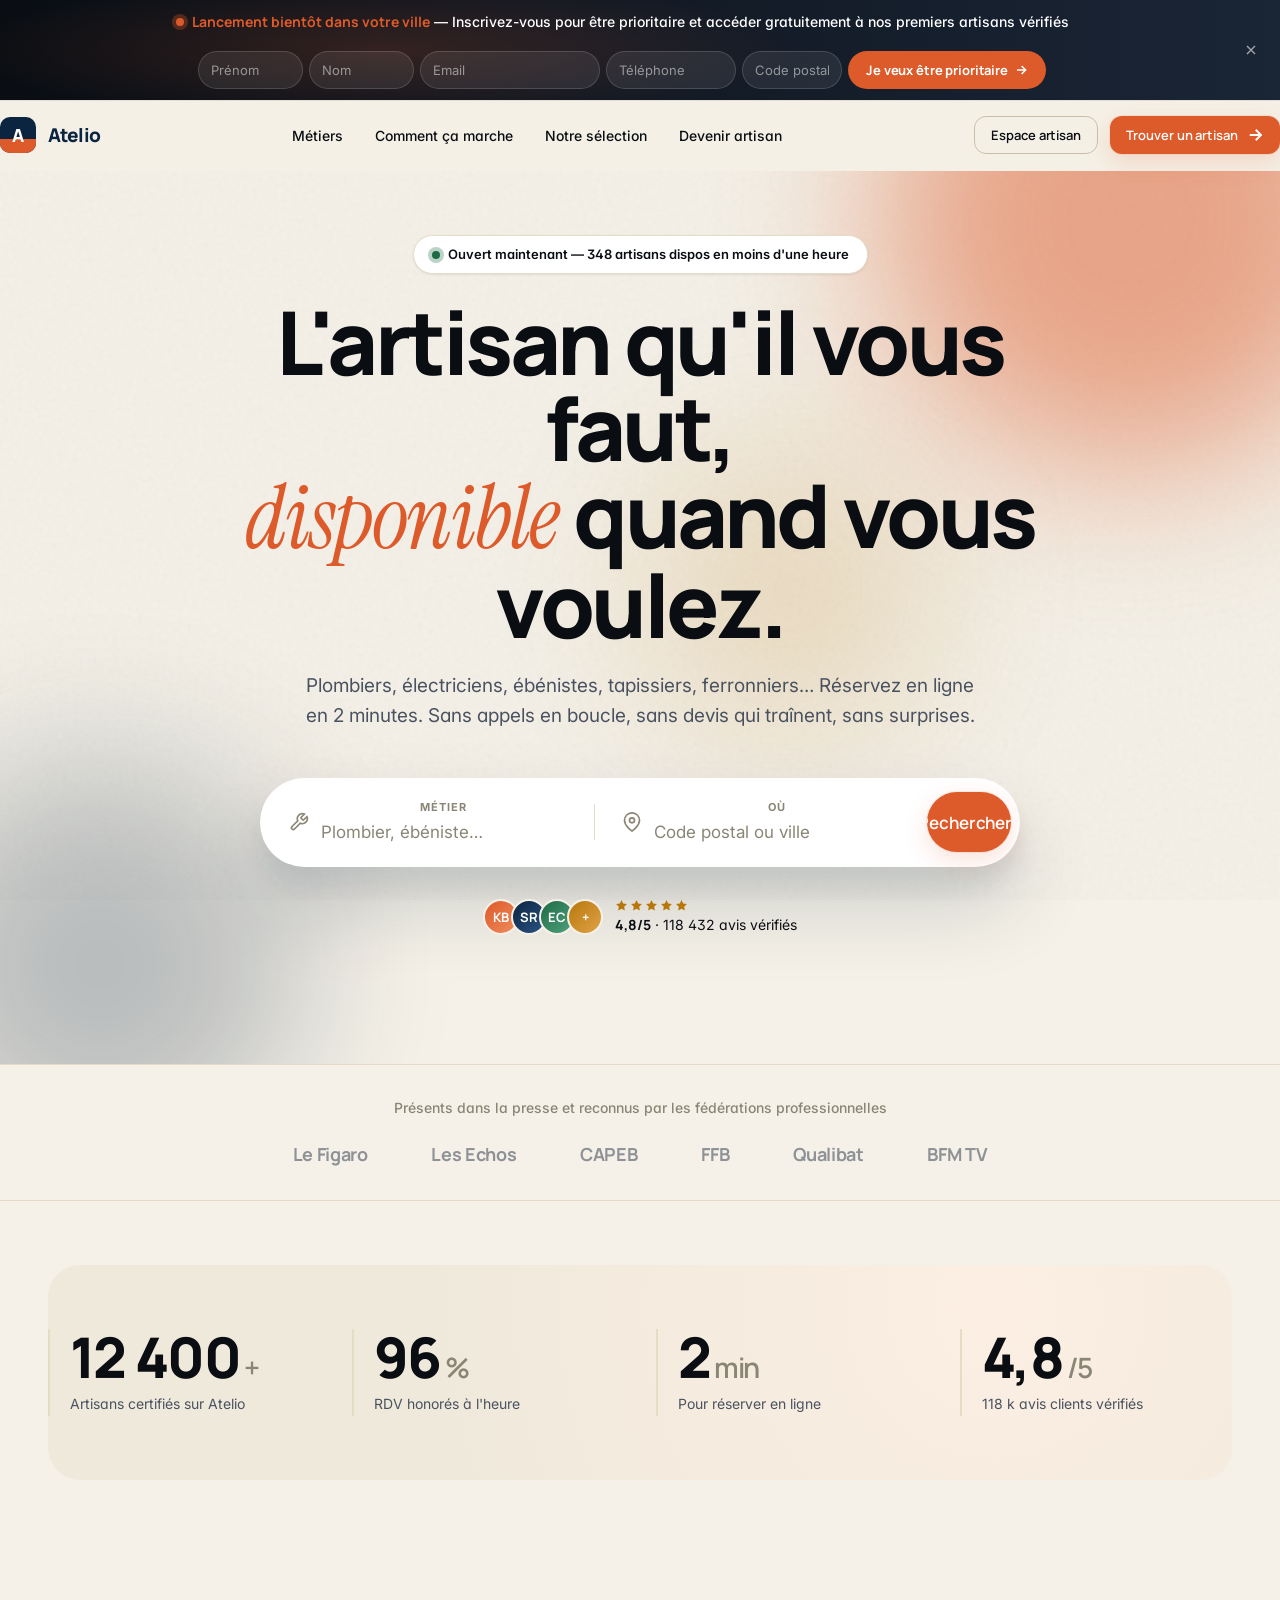
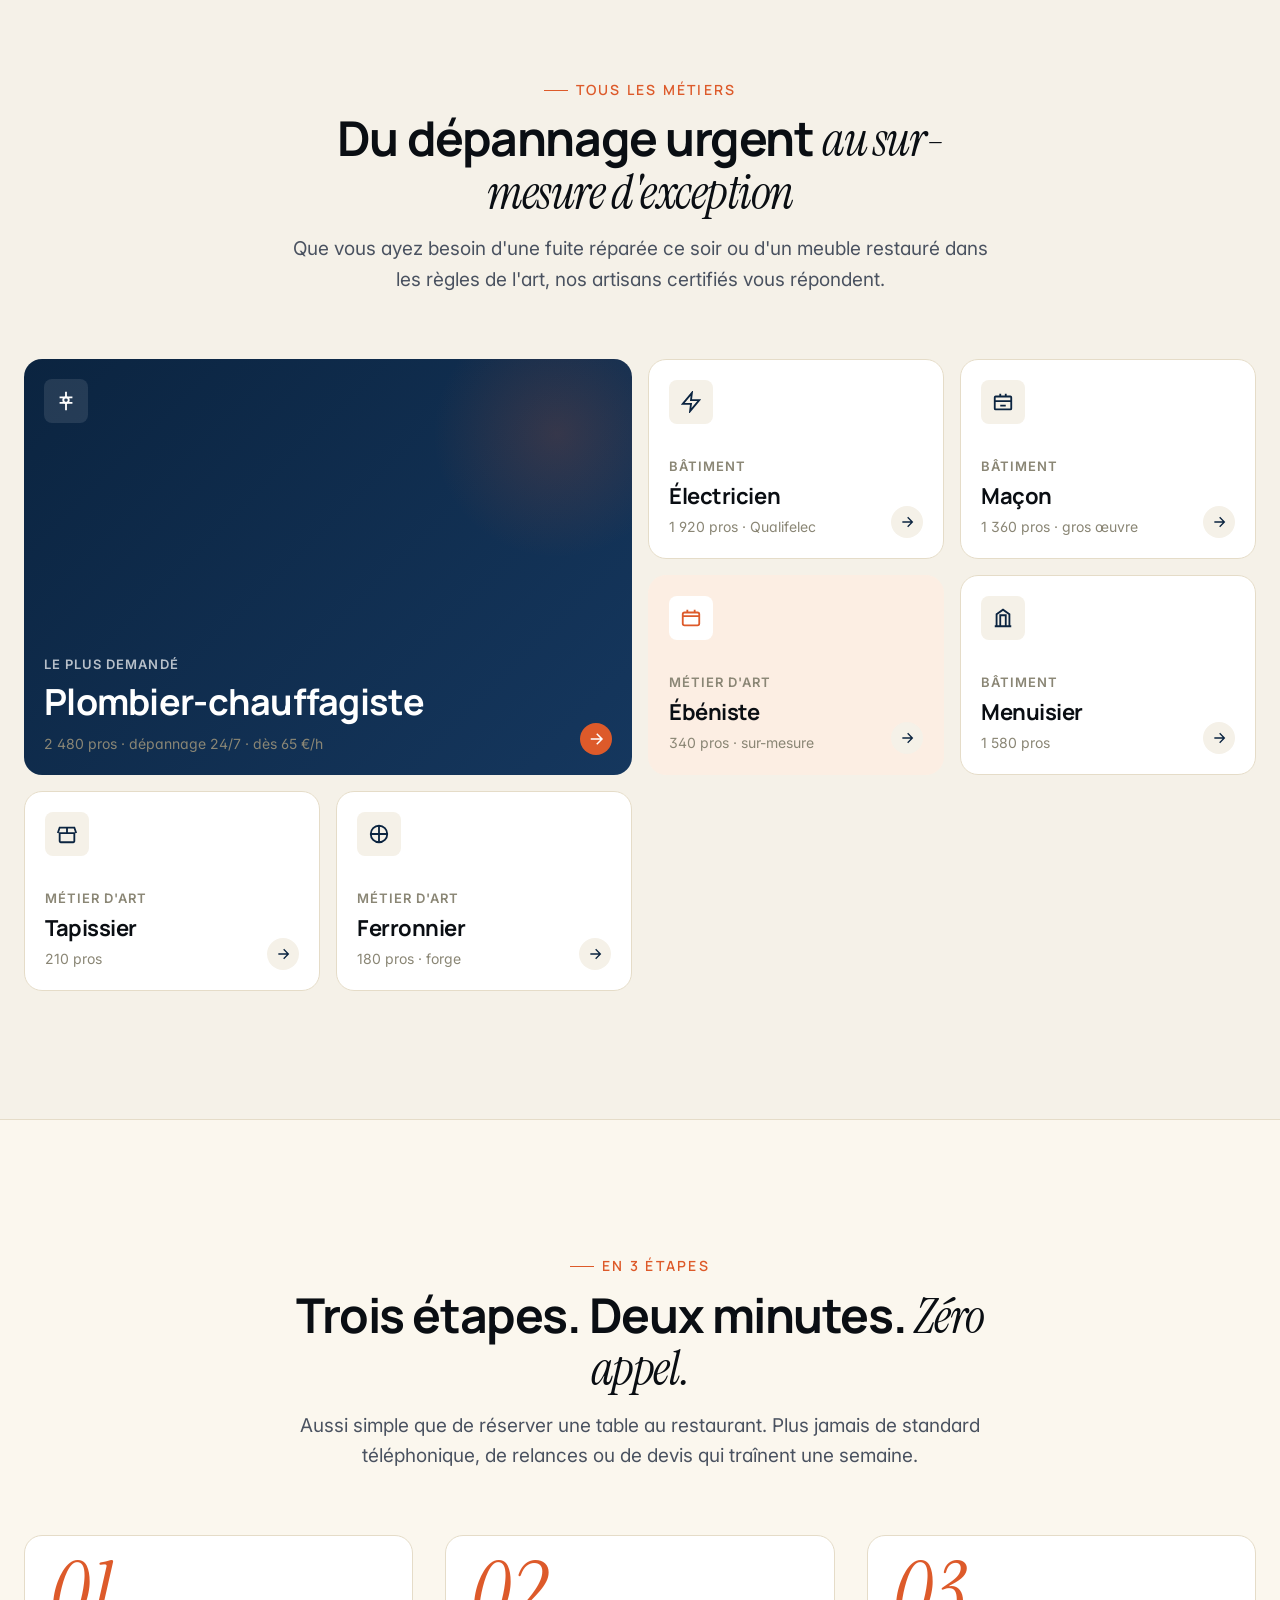
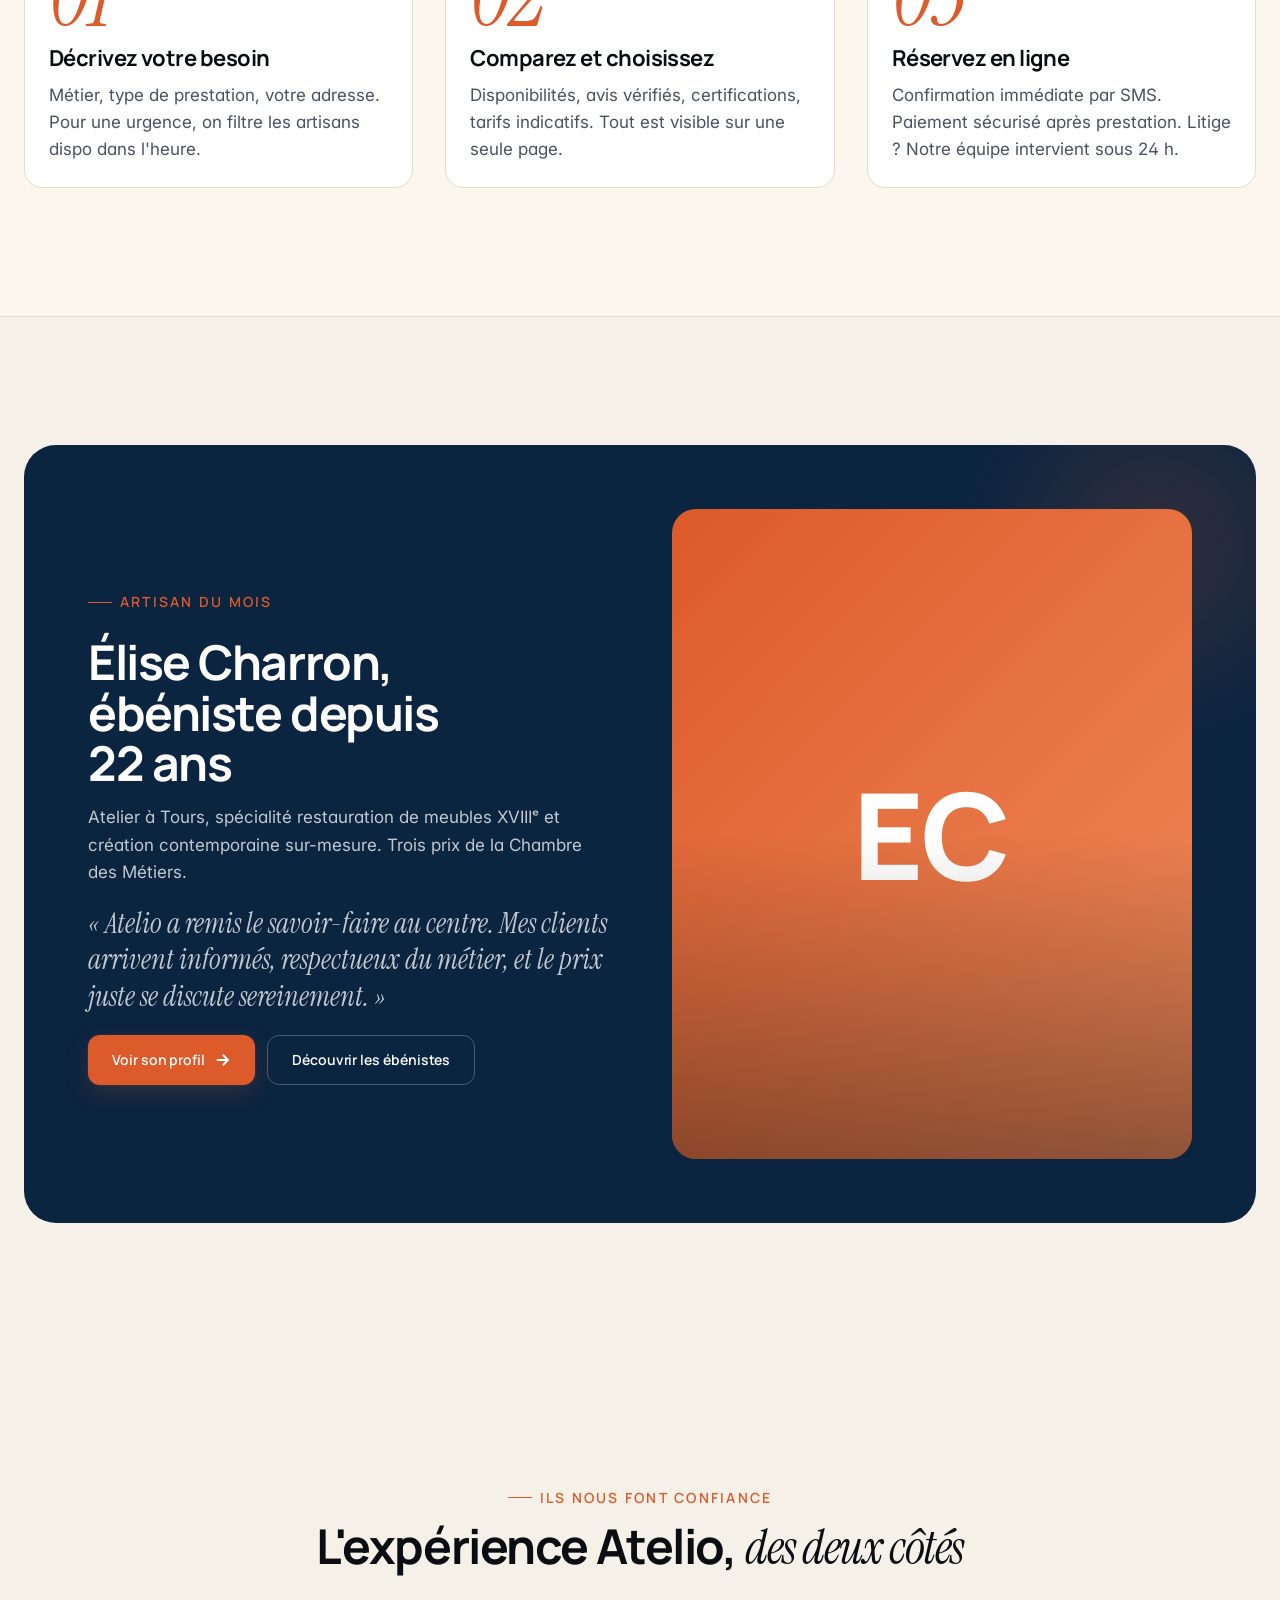
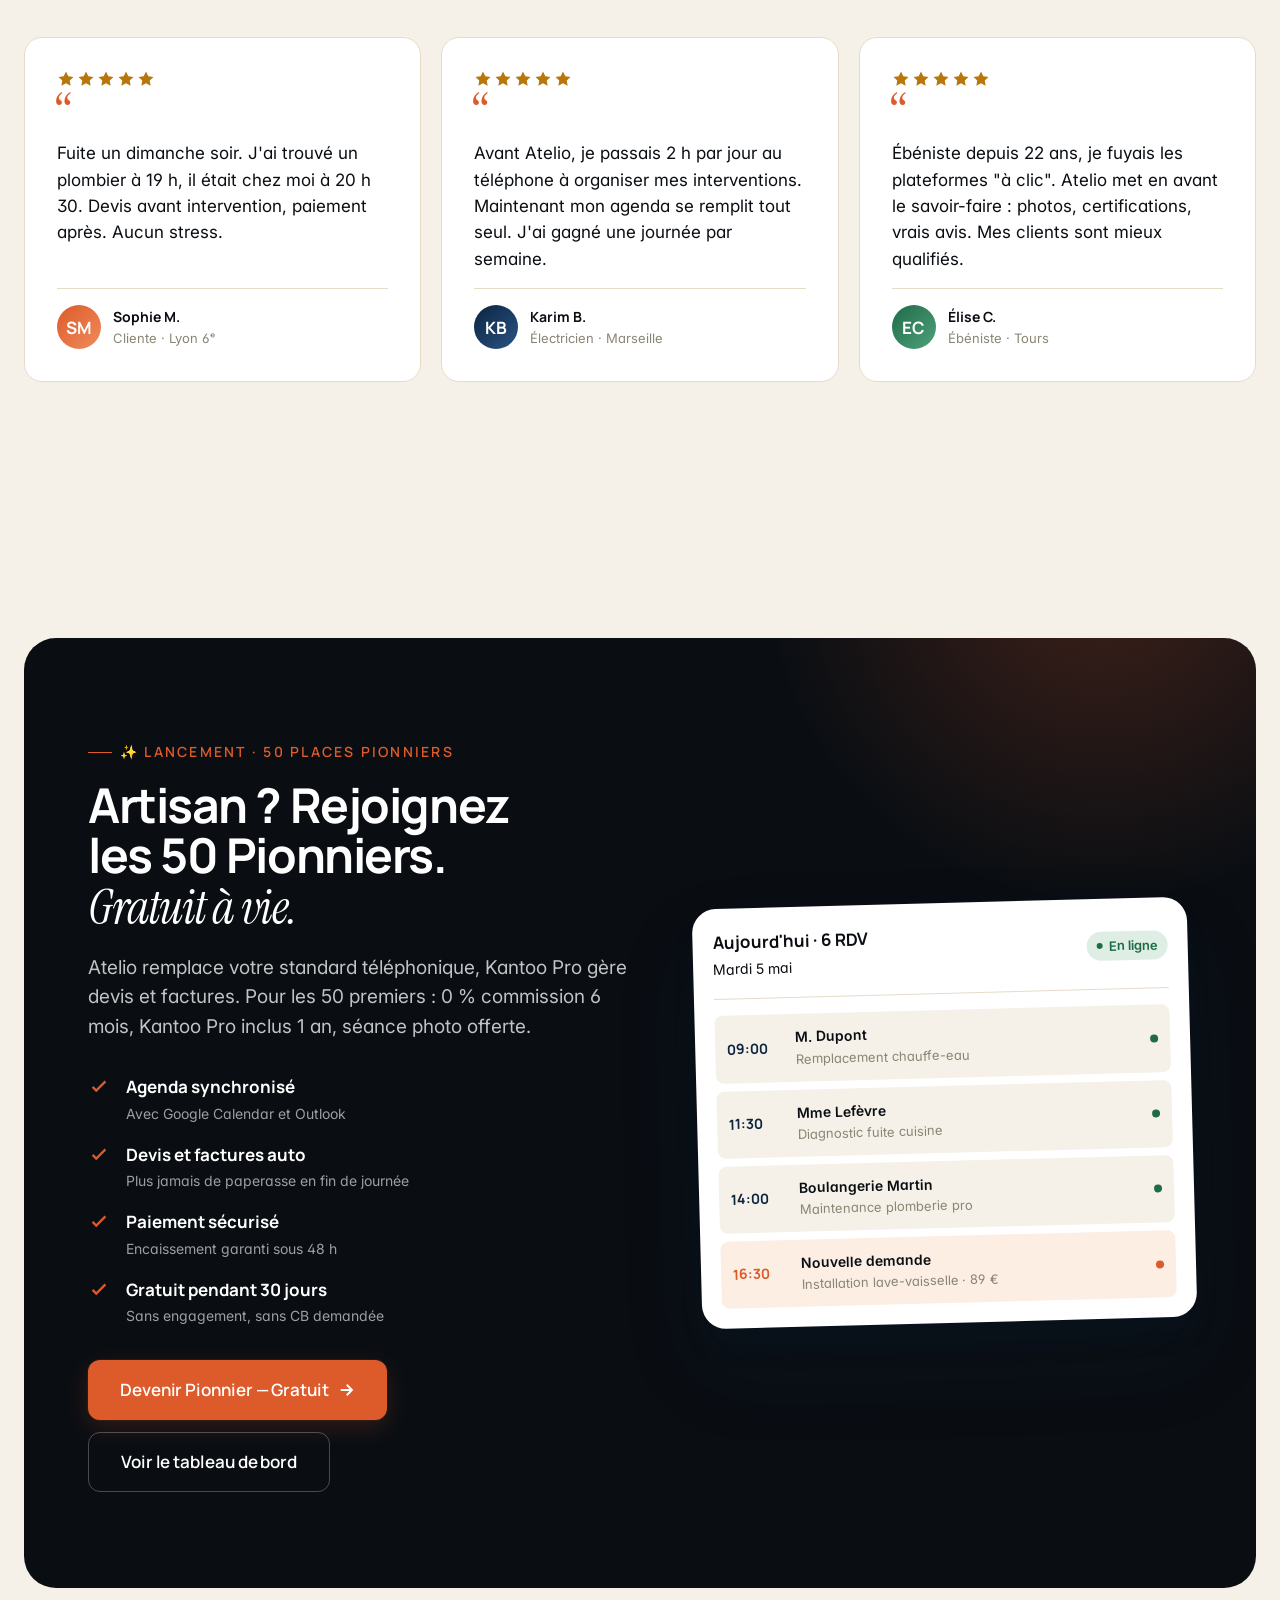
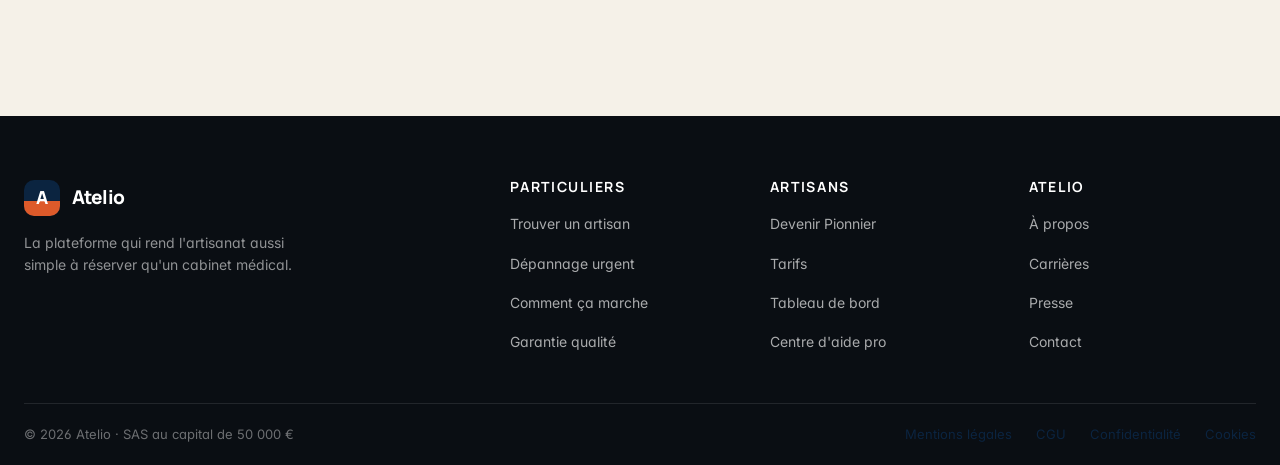
==== index.html @ ccecb1e1 "Add files via upload" ====
<!DOCTYPE html>
<html lang="fr">
<head>
  <meta charset="UTF-8">
  <meta name="viewport" content="width=device-width, initial-scale=1.0">
  <title>Atelio — L'artisan qu'il vous faut, disponible quand vous voulez</title>
  <meta name="description" content="Réservez en ligne un plombier, électricien, menuisier, ébéniste ou tapissier. +12 000 artisans certifiés, sans appels, sans relances.">

  <link rel="stylesheet" href="styles.css">

  <link rel="icon" href="data:image/svg+xml,%3Csvg xmlns='http://www.w3.org/2000/svg' viewBox='0 0 32 32'%3E%3Crect width='32' height='32' rx='8' fill='%230B2440'/%3E%3Crect x='0' y='19' width='32' height='13' rx='0' fill='%23DD5A2A'/%3E%3Ctext x='16' y='22' font-family='sans-serif' font-size='18' font-weight='800' fill='white' text-anchor='middle'%3EA%3C/text%3E%3C/svg%3E">
</head>
<body>

  <!-- ============================================================
       BANNIÈRE WAITLIST — connectée à Brevo
       ============================================================ -->
  <div class="waitlist-banner" id="waitlistBanner" role="region" aria-label="Liste d'attente">
    <div class="waitlist-text">
      <span class="pulse-dot"></span>
      <span><strong>Lancement bientôt dans votre ville</strong> — Inscrivez-vous pour être prioritaire et accéder gratuitement à nos premiers artisans vérifiés</span>
    </div>
    <form class="waitlist-form" id="waitlistForm" novalidate>
      <input type="text" id="waitlistFirstName" placeholder="Prénom" autocomplete="given-name" required>
      <input type="text" id="waitlistLastName" placeholder="Nom" autocomplete="family-name" required>
      <input type="email" id="waitlistEmail" placeholder="Email" autocomplete="email" required>
      <input type="tel" id="waitlistPhone" placeholder="Téléphone" autocomplete="tel" required>
      <input type="text" id="waitlistPostal" placeholder="Code postal" inputmode="numeric" pattern="[0-9]{5}" maxlength="5" autocomplete="postal-code" required>
      <button type="submit" id="waitlistSubmit">
        Je veux être prioritaire
        <svg width="14" height="14" viewBox="0 0 24 24" fill="none" stroke="currentColor" stroke-width="2.5"><path d="M5 12h14M13 5l7 7-7 7"/></svg>
      </button>
    </form>
    <div class="waitlist-message" id="waitlistMessage" aria-live="polite"></div>
    <button class="waitlist-close" id="waitlistClose" aria-label="Fermer la bannière">
      <svg viewBox="0 0 24 24" fill="none" stroke="currentColor" stroke-width="2"><path d="M18 6L6 18M6 6l12 12"/></svg>
    </button>
  </div>

  <!-- ============================================================
       NAVIGATION
       ============================================================ -->
  <header class="nav" id="nav">
    <div class="container nav-inner">
      <a href="index.html" class="logo">
        <span class="logo-mark"><span>A</span></span>
        Atelio
      </a>

      <nav>
        <ul class="nav-links">
          <li><a href="#categories">Métiers</a></li>
          <li><a href="#how">Comment ça marche</a></li>
          <li><a href="#featured">Notre sélection</a></li>
          <li><a href="#artisans">Devenir artisan</a></li>
        </ul>
      </nav>

      <div class="nav-actions">
        <a href="devenir-artisan.html" class="btn btn-ghost btn-sm">Espace artisan</a>
        <a href="recherche.html" class="btn btn-primary btn-sm">
          Trouver un artisan
          <svg class="arrow" viewBox="0 0 24 24" fill="none" stroke="currentColor" stroke-width="2.5"><path d="M5 12h14M13 5l7 7-7 7"/></svg>
        </a>
      </div>
    </div>
  </header>

  <!-- ============================================================
       HERO V2 — gradient mesh, typo dramatique
       ============================================================ -->
  <section class="hero">
    <div class="hero-bg">
      <div class="hero-orb orb-1"></div>
      <div class="hero-orb orb-2"></div>
      <div class="hero-orb orb-3"></div>
    </div>

    <div class="container hero-inner">
      <div class="hero-eyebrow reveal">
        <span class="dot"></span>
        Ouvert maintenant — 348 artisans dispos en moins d'une heure
      </div>

      <h1 class="reveal delay-1">
        L'artisan qu'il vous faut,<br>
        <span class="accent">disponible</span> quand vous voulez.
      </h1>

      <p class="lead reveal delay-2">
        Plombiers, électriciens, ébénistes, tapissiers, ferronniers&hellip; Réservez en ligne en 2 minutes. Sans appels en boucle, sans devis qui traînent, sans surprises.
      </p>

      <!-- Search bar premium -->
      <form class="search-bar reveal delay-3" id="heroSearch" role="search" aria-label="Rechercher un artisan">
        <label class="search-field">
          <svg viewBox="0 0 24 24" fill="none" stroke="currentColor" stroke-width="2"><path d="M14.7 6.3a1 1 0 0 0 0 1.4l1.6 1.6a1 1 0 0 0 1.4 0l3.77-3.77a6 6 0 0 1-7.94 7.94l-6.91 6.91a2.12 2.12 0 0 1-3-3l6.91-6.91a6 6 0 0 1 7.94-7.94l-3.76 3.76z"/></svg>
          <div class="search-field-content">
            <span class="search-field-label">Métier</span>
            <input type="text" id="searchCraft" placeholder="Plombier, ébéniste…" autocomplete="off">
          </div>
        </label>
        <span class="search-field-divider"></span>
        <label class="search-field">
          <svg viewBox="0 0 24 24" fill="none" stroke="currentColor" stroke-width="2"><path d="M21 10c0 7-9 13-9 13s-9-6-9-13a9 9 0 1 1 18 0z"/><circle cx="12" cy="10" r="3"/></svg>
          <div class="search-field-content">
            <span class="search-field-label">Où</span>
            <input type="text" id="searchLoc" placeholder="Code postal ou ville" autocomplete="off">
          </div>
        </label>
        <button class="btn btn-primary" type="submit">
          Rechercher
          <svg class="arrow" viewBox="0 0 24 24" fill="none" stroke="currentColor" stroke-width="2.5"><path d="M5 12h14M13 5l7 7-7 7"/></svg>
        </button>
      </form>

      <!-- Trust signals avec avatar group -->
      <div class="hero-trust reveal delay-3">
        <div class="avatar-group">
          <div class="avatar-stack">
            <div class="av">KB</div>
            <div class="av">SR</div>
            <div class="av">EC</div>
            <div class="av">+</div>
          </div>
          <div class="avatar-text">
            <div class="avatar-text-rating">
              <svg viewBox="0 0 24 24"><path d="M12 2l3.09 6.26L22 9.27l-5 4.87 1.18 6.88L12 17.77l-6.18 3.25L7 14.14 2 9.27l6.91-1.01z"/></svg>
              <svg viewBox="0 0 24 24"><path d="M12 2l3.09 6.26L22 9.27l-5 4.87 1.18 6.88L12 17.77l-6.18 3.25L7 14.14 2 9.27l6.91-1.01z"/></svg>
              <svg viewBox="0 0 24 24"><path d="M12 2l3.09 6.26L22 9.27l-5 4.87 1.18 6.88L12 17.77l-6.18 3.25L7 14.14 2 9.27l6.91-1.01z"/></svg>
              <svg viewBox="0 0 24 24"><path d="M12 2l3.09 6.26L22 9.27l-5 4.87 1.18 6.88L12 17.77l-6.18 3.25L7 14.14 2 9.27l6.91-1.01z"/></svg>
              <svg viewBox="0 0 24 24"><path d="M12 2l3.09 6.26L22 9.27l-5 4.87 1.18 6.88L12 17.77l-6.18 3.25L7 14.14 2 9.27l6.91-1.01z"/></svg>
            </div>
            <strong>4,8/5</strong> · 118 432 avis vérifiés
          </div>
        </div>
      </div>
    </div>
  </section>

  <!-- ============================================================
       LOGO STRIP
       ============================================================ -->
  <div class="logo-strip">
    <div class="container">
      <div class="logo-strip-label">Présents dans la presse et reconnus par les fédérations professionnelles</div>
      <div class="logo-strip-grid">
        <div>Le&nbsp;Figaro</div>
        <div>Les&nbsp;Echos</div>
        <div>CAPEB</div>
        <div>FFB</div>
        <div>Qualibat</div>
        <div>BFM&nbsp;TV</div>
      </div>
    </div>
  </div>

  <!-- ============================================================
       STATS V2
       ============================================================ -->
  <div class="container">
    <div class="stats reveal">
      <div class="stats-grid">
        <div class="stat">
          <div class="stat-num">12 400<small>+</small></div>
          <div class="stat-label">Artisans certifiés sur Atelio</div>
        </div>
        <div class="stat">
          <div class="stat-num">96<small>%</small></div>
          <div class="stat-label">RDV honorés à l'heure</div>
        </div>
        <div class="stat">
          <div class="stat-num">2<small>min</small></div>
          <div class="stat-label">Pour réserver en ligne</div>
        </div>
        <div class="stat">
          <div class="stat-num">4,8<small>/5</small></div>
          <div class="stat-label">118 k avis clients vérifiés</div>
        </div>
      </div>
    </div>
  </div>

  <!-- ============================================================
       BENTO CATEGORIES
       ============================================================ -->
  <section id="categories">
    <div class="container">
      <div class="section-header reveal">
        <span class="eyebrow">Tous les métiers</span>
        <h2>Du dépannage urgent <span class="serif">au sur-mesure d'exception</span></h2>
        <p>Que vous ayez besoin d'une fuite réparée ce soir ou d'un meuble restauré dans les règles de l'art, nos artisans certifiés vous répondent.</p>
      </div>

      <div class="bento reveal delay-1">
        <a href="recherche.html?metier=plombier" class="bento-card featured">
          <div>
            <div class="bento-icon">
              <svg viewBox="0 0 24 24" fill="none" stroke="currentColor" stroke-width="2"><path d="M12 2v6M12 14v8M5 8h14M5 14h14"/><circle cx="12" cy="11" r="3"/></svg>
            </div>
          </div>
          <div>
            <div class="bento-craft">Le plus demandé</div>
            <h3>Plombier-chauffagiste</h3>
            <div class="bento-count">2 480 pros · dépannage 24/7 · dès 65 €/h</div>
          </div>
          <div class="bento-arrow">
            <svg width="18" height="18" viewBox="0 0 24 24" fill="none" stroke="currentColor" stroke-width="2"><path d="M5 12h14M13 5l7 7-7 7"/></svg>
          </div>
        </a>

        <a href="recherche.html?metier=electricien" class="bento-card">
          <div class="bento-icon">
            <svg viewBox="0 0 24 24" fill="none" stroke="currentColor" stroke-width="2"><path d="M13 2L3 14h9l-1 8 10-12h-9l1-8z"/></svg>
          </div>
          <div>
            <div class="bento-craft">Bâtiment</div>
            <h3>Électricien</h3>
            <div class="bento-count">1 920 pros · Qualifelec</div>
          </div>
          <div class="bento-arrow">
            <svg width="16" height="16" viewBox="0 0 24 24" fill="none" stroke="currentColor" stroke-width="2"><path d="M5 12h14M13 5l7 7-7 7"/></svg>
          </div>
        </a>

        <a href="recherche.html?metier=macon" class="bento-card">
          <div class="bento-icon">
            <svg viewBox="0 0 24 24" fill="none" stroke="currentColor" stroke-width="2"><rect x="3" y="6" width="18" height="14" rx="1"/><path d="M3 11h18M9 6V3M15 6V3M9 16h6"/></svg>
          </div>
          <div>
            <div class="bento-craft">Bâtiment</div>
            <h3>Maçon</h3>
            <div class="bento-count">1 360 pros · gros œuvre</div>
          </div>
          <div class="bento-arrow">
            <svg width="16" height="16" viewBox="0 0 24 24" fill="none" stroke="currentColor" stroke-width="2"><path d="M5 12h14M13 5l7 7-7 7"/></svg>
          </div>
        </a>

        <a href="recherche.html?metier=ebeniste" class="bento-card accent">
          <div class="bento-icon">
            <svg viewBox="0 0 24 24" fill="none" stroke="currentColor" stroke-width="2"><rect x="3" y="6" width="18" height="14" rx="2"/><path d="M3 10h18M8 6V3M16 6V3"/></svg>
          </div>
          <div>
            <div class="bento-craft">Métier d'art</div>
            <h3>Ébéniste</h3>
            <div class="bento-count">340 pros · sur-mesure</div>
          </div>
          <div class="bento-arrow">
            <svg width="16" height="16" viewBox="0 0 24 24" fill="none" stroke="currentColor" stroke-width="2"><path d="M5 12h14M13 5l7 7-7 7"/></svg>
          </div>
        </a>

        <a href="recherche.html?metier=menuisier" class="bento-card">
          <div class="bento-icon">
            <svg viewBox="0 0 24 24" fill="none" stroke="currentColor" stroke-width="2"><path d="M3 21h18M5 21V8l7-5 7 5v13M9 9h6v12H9z"/></svg>
          </div>
          <div>
            <div class="bento-craft">Bâtiment</div>
            <h3>Menuisier</h3>
            <div class="bento-count">1 580 pros</div>
          </div>
          <div class="bento-arrow">
            <svg width="16" height="16" viewBox="0 0 24 24" fill="none" stroke="currentColor" stroke-width="2"><path d="M5 12h14M13 5l7 7-7 7"/></svg>
          </div>
        </a>

        <a href="recherche.html?metier=tapissier" class="bento-card">
          <div class="bento-icon">
            <svg viewBox="0 0 24 24" fill="none" stroke="currentColor" stroke-width="2"><path d="M4 11h16v9a1 1 0 0 1-1 1H5a1 1 0 0 1-1-1z"/><path d="M2 11l2-6h16l2 6M12 5v6"/></svg>
          </div>
          <div>
            <div class="bento-craft">Métier d'art</div>
            <h3>Tapissier</h3>
            <div class="bento-count">210 pros</div>
          </div>
          <div class="bento-arrow">
            <svg width="16" height="16" viewBox="0 0 24 24" fill="none" stroke="currentColor" stroke-width="2"><path d="M5 12h14M13 5l7 7-7 7"/></svg>
          </div>
        </a>

        <a href="recherche.html?metier=ferronnier" class="bento-card">
          <div class="bento-icon">
            <svg viewBox="0 0 24 24" fill="none" stroke="currentColor" stroke-width="2"><circle cx="12" cy="12" r="9"/><path d="M12 3v18M3 12h18"/></svg>
          </div>
          <div>
            <div class="bento-craft">Métier d'art</div>
            <h3>Ferronnier</h3>
            <div class="bento-count">180 pros · forge</div>
          </div>
          <div class="bento-arrow">
            <svg width="16" height="16" viewBox="0 0 24 24" fill="none" stroke="currentColor" stroke-width="2"><path d="M5 12h14M13 5l7 7-7 7"/></svg>
          </div>
        </a>
      </div>
    </div>
  </section>

  <!-- ============================================================
       COMMENT ÇA MARCHE
       ============================================================ -->
  <section class="steps" id="how">
    <div class="container">
      <div class="section-header reveal">
        <span class="eyebrow">En 3 étapes</span>
        <h2>Trois étapes. Deux minutes. <span class="serif">Zéro appel.</span></h2>
        <p>Aussi simple que de réserver une table au restaurant. Plus jamais de standard téléphonique, de relances ou de devis qui traînent une semaine.</p>
      </div>

      <div class="steps-grid">
        <div class="step reveal delay-1">
          <div class="step-num">01</div>
          <h3>Décrivez votre besoin</h3>
          <p>Métier, type de prestation, votre adresse. Pour une urgence, on filtre les artisans dispo dans l'heure.</p>
        </div>
        <div class="step reveal delay-2">
          <div class="step-num">02</div>
          <h3>Comparez et choisissez</h3>
          <p>Disponibilités, avis vérifiés, certifications, tarifs indicatifs. Tout est visible sur une seule page.</p>
        </div>
        <div class="step reveal delay-3">
          <div class="step-num">03</div>
          <h3>Réservez en ligne</h3>
          <p>Confirmation immédiate par SMS. Paiement sécurisé après prestation. Litige ? Notre équipe intervient sous 24 h.</p>
        </div>
      </div>
    </div>
  </section>

  <!-- ============================================================
       FEATURED ARTISAN
       ============================================================ -->
  <section id="featured">
    <div class="container">
      <div class="featured-artisan reveal">
        <div>
          <span class="eyebrow">Artisan du mois</span>
          <h2 style="margin: 24px 0 16px;">Élise Charron, ébéniste depuis 22&nbsp;ans</h2>
          <p>Atelier à Tours, spécialité restauration de meubles XVIIIᵉ et création contemporaine sur-mesure. Trois prix de la Chambre des Métiers.</p>
          <p class="featured-quote">« Atelio a remis le savoir-faire au centre. Mes clients arrivent informés, respectueux du métier, et le prix juste se discute sereinement. »</p>
          <div style="display: flex; gap: 12px; flex-wrap: wrap;">
            <a href="recherche.html?metier=ebeniste" class="btn btn-primary">
              Voir son profil
              <svg class="arrow" viewBox="0 0 24 24" fill="none" stroke="currentColor" stroke-width="2.5"><path d="M5 12h14M13 5l7 7-7 7"/></svg>
            </a>
            <a href="recherche.html?metier=ebeniste" class="btn btn-ghost" style="border-color: rgba(255,255,255,0.25); color: white;">Découvrir les ébénistes</a>
          </div>
        </div>
        <div class="featured-photo">EC</div>
      </div>
    </div>
  </section>

  <!-- ============================================================
       TÉMOIGNAGES
       ============================================================ -->
  <section>
    <div class="container">
      <div class="section-header reveal">
        <span class="eyebrow">Ils nous font confiance</span>
        <h2>L'expérience Atelio, <span class="serif">des deux côtés</span></h2>
      </div>

      <div class="testimonials-grid">
        <article class="testimonial reveal delay-1">
          <div class="stars">
            <svg viewBox="0 0 24 24"><path d="M12 2l3.09 6.26L22 9.27l-5 4.87 1.18 6.88L12 17.77l-6.18 3.25L7 14.14 2 9.27l6.91-1.01z"/></svg>
            <svg viewBox="0 0 24 24"><path d="M12 2l3.09 6.26L22 9.27l-5 4.87 1.18 6.88L12 17.77l-6.18 3.25L7 14.14 2 9.27l6.91-1.01z"/></svg>
            <svg viewBox="0 0 24 24"><path d="M12 2l3.09 6.26L22 9.27l-5 4.87 1.18 6.88L12 17.77l-6.18 3.25L7 14.14 2 9.27l6.91-1.01z"/></svg>
            <svg viewBox="0 0 24 24"><path d="M12 2l3.09 6.26L22 9.27l-5 4.87 1.18 6.88L12 17.77l-6.18 3.25L7 14.14 2 9.27l6.91-1.01z"/></svg>
            <svg viewBox="0 0 24 24"><path d="M12 2l3.09 6.26L22 9.27l-5 4.87 1.18 6.88L12 17.77l-6.18 3.25L7 14.14 2 9.27l6.91-1.01z"/></svg>
          </div>
          <p class="testimonial-text">Fuite un dimanche soir. J'ai trouvé un plombier à 19 h, il était chez moi à 20 h 30. Devis avant intervention, paiement après. Aucun stress.</p>
          <div class="testimonial-author">
            <div class="avatar">SM</div>
            <div>
              <div class="author-name">Sophie M.</div>
              <div class="author-role">Cliente · Lyon 6ᵉ</div>
            </div>
          </div>
        </article>

        <article class="testimonial reveal delay-2">
          <div class="stars">
            <svg viewBox="0 0 24 24"><path d="M12 2l3.09 6.26L22 9.27l-5 4.87 1.18 6.88L12 17.77l-6.18 3.25L7 14.14 2 9.27l6.91-1.01z"/></svg>
            <svg viewBox="0 0 24 24"><path d="M12 2l3.09 6.26L22 9.27l-5 4.87 1.18 6.88L12 17.77l-6.18 3.25L7 14.14 2 9.27l6.91-1.01z"/></svg>
            <svg viewBox="0 0 24 24"><path d="M12 2l3.09 6.26L22 9.27l-5 4.87 1.18 6.88L12 17.77l-6.18 3.25L7 14.14 2 9.27l6.91-1.01z"/></svg>
            <svg viewBox="0 0 24 24"><path d="M12 2l3.09 6.26L22 9.27l-5 4.87 1.18 6.88L12 17.77l-6.18 3.25L7 14.14 2 9.27l6.91-1.01z"/></svg>
            <svg viewBox="0 0 24 24"><path d="M12 2l3.09 6.26L22 9.27l-5 4.87 1.18 6.88L12 17.77l-6.18 3.25L7 14.14 2 9.27l6.91-1.01z"/></svg>
          </div>
          <p class="testimonial-text">Avant Atelio, je passais 2 h par jour au téléphone à organiser mes interventions. Maintenant mon agenda se remplit tout seul. J'ai gagné une journée par semaine.</p>
          <div class="testimonial-author">
            <div class="avatar blue">KB</div>
            <div>
              <div class="author-name">Karim B.</div>
              <div class="author-role">Électricien · Marseille</div>
            </div>
          </div>
        </article>

        <article class="testimonial reveal delay-3">
          <div class="stars">
            <svg viewBox="0 0 24 24"><path d="M12 2l3.09 6.26L22 9.27l-5 4.87 1.18 6.88L12 17.77l-6.18 3.25L7 14.14 2 9.27l6.91-1.01z"/></svg>
            <svg viewBox="0 0 24 24"><path d="M12 2l3.09 6.26L22 9.27l-5 4.87 1.18 6.88L12 17.77l-6.18 3.25L7 14.14 2 9.27l6.91-1.01z"/></svg>
            <svg viewBox="0 0 24 24"><path d="M12 2l3.09 6.26L22 9.27l-5 4.87 1.18 6.88L12 17.77l-6.18 3.25L7 14.14 2 9.27l6.91-1.01z"/></svg>
            <svg viewBox="0 0 24 24"><path d="M12 2l3.09 6.26L22 9.27l-5 4.87 1.18 6.88L12 17.77l-6.18 3.25L7 14.14 2 9.27l6.91-1.01z"/></svg>
            <svg viewBox="0 0 24 24"><path d="M12 2l3.09 6.26L22 9.27l-5 4.87 1.18 6.88L12 17.77l-6.18 3.25L7 14.14 2 9.27l6.91-1.01z"/></svg>
          </div>
          <p class="testimonial-text">Ébéniste depuis 22 ans, je fuyais les plateformes "à clic". Atelio met en avant le savoir-faire : photos, certifications, vrais avis. Mes clients sont mieux qualifiés.</p>
          <div class="testimonial-author">
            <div class="avatar green">EC</div>
            <div>
              <div class="author-name">Élise C.</div>
              <div class="author-role">Ébéniste · Tours</div>
            </div>
          </div>
        </article>
      </div>
    </div>
  </section>

  <!-- ============================================================
       CTA ARTISAN — sombre, premium
       ============================================================ -->
  <section id="artisans" style="padding-bottom: 0;">
    <div class="artisan-cta reveal">
      <div class="artisan-cta-grid">
        <div>
          <span class="eyebrow" style="color: var(--c-accent);">✨ Lancement · 50 places Pionniers</span>
          <h2 style="margin: 16px 0 0;">Artisan ? Rejoignez les 50 Pionniers. <span class="serif">Gratuit à vie.</span></h2>
          <p class="lead">
            Atelio remplace votre standard téléphonique, Kantoo Pro gère devis et factures. Pour les 50 premiers : 0 % commission 6 mois, Kantoo Pro inclus 1 an, séance photo offerte.
          </p>
          <ul class="benefits">
            <li>
              <svg viewBox="0 0 24 24" fill="none" stroke="currentColor" stroke-width="2.5"><path d="M5 13l4 4L19 7"/></svg>
              <div><strong>Agenda synchronisé</strong><p>Avec Google Calendar et Outlook</p></div>
            </li>
            <li>
              <svg viewBox="0 0 24 24" fill="none" stroke="currentColor" stroke-width="2.5"><path d="M5 13l4 4L19 7"/></svg>
              <div><strong>Devis et factures auto</strong><p>Plus jamais de paperasse en fin de journée</p></div>
            </li>
            <li>
              <svg viewBox="0 0 24 24" fill="none" stroke="currentColor" stroke-width="2.5"><path d="M5 13l4 4L19 7"/></svg>
              <div><strong>Paiement sécurisé</strong><p>Encaissement garanti sous 48 h</p></div>
            </li>
            <li>
              <svg viewBox="0 0 24 24" fill="none" stroke="currentColor" stroke-width="2.5"><path d="M5 13l4 4L19 7"/></svg>
              <div><strong>Gratuit pendant 30 jours</strong><p>Sans engagement, sans CB demandée</p></div>
            </li>
          </ul>
          <div class="artisan-cta-actions">
            <a href="devenir-artisan.html" class="btn btn-primary btn-lg">
              Devenir Pionnier — Gratuit
              <svg class="arrow" viewBox="0 0 24 24" fill="none" stroke="currentColor" stroke-width="2.5"><path d="M5 12h14M13 5l7 7-7 7"/></svg>
            </a>
            <a href="artisan.html" class="btn btn-ghost btn-lg">Voir le tableau de bord</a>
          </div>
        </div>

        <div class="dashboard-mock" aria-hidden="true">
          <div class="dashboard-mock-header">
            <div>
              <div class="dashboard-mock-title">Aujourd'hui · 6 RDV</div>
              <small>Mardi 5 mai</small>
            </div>
            <span class="dashboard-mock-badge"><span class="dot"></span>En ligne</span>
          </div>

          <div class="appt">
            <div class="appt-time">09:00</div>
            <div class="appt-info">
              <div class="appt-client">M. Dupont</div>
              <div class="appt-job">Remplacement chauffe-eau</div>
            </div>
            <div class="appt-status"></div>
          </div>
          <div class="appt">
            <div class="appt-time">11:30</div>
            <div class="appt-info">
              <div class="appt-client">Mme Lefèvre</div>
              <div class="appt-job">Diagnostic fuite cuisine</div>
            </div>
            <div class="appt-status"></div>
          </div>
          <div class="appt">
            <div class="appt-time">14:00</div>
            <div class="appt-info">
              <div class="appt-client">Boulangerie Martin</div>
              <div class="appt-job">Maintenance plomberie pro</div>
            </div>
            <div class="appt-status"></div>
          </div>
          <div class="appt" style="background: var(--c-accent-soft);">
            <div class="appt-time" style="color: var(--c-accent);">16:30</div>
            <div class="appt-info">
              <div class="appt-client">Nouvelle demande</div>
              <div class="appt-job">Installation lave-vaisselle · 89 €</div>
            </div>
            <div class="appt-status" style="background: var(--c-accent);"></div>
          </div>
        </div>
      </div>
    </div>
  </section>

  <!-- ============================================================
       FOOTER
       ============================================================ -->
  <footer class="footer">
    <div class="container">
      <div class="footer-grid">
        <div class="footer-brand">
          <a href="index.html" class="logo">
            <span class="logo-mark"><span>A</span></span>
            Atelio
          </a>
          <p>La plateforme qui rend l'artisanat aussi simple à réserver qu'un cabinet médical.</p>
        </div>

        <div class="footer-col">
          <h4>Particuliers</h4>
          <ul>
            <li><a href="recherche.html">Trouver un artisan</a></li>
            <li><a href="recherche.html?urgent=1">Dépannage urgent</a></li>
            <li><a href="#how">Comment ça marche</a></li>
            <li><a href="#">Garantie qualité</a></li>
          </ul>
        </div>

        <div class="footer-col">
          <h4>Artisans</h4>
          <ul>
            <li><a href="devenir-artisan.html">Devenir Pionnier</a></li>
            <li><a href="#">Tarifs</a></li>
            <li><a href="artisan.html">Tableau de bord</a></li>
            <li><a href="#">Centre d'aide pro</a></li>
          </ul>
        </div>

        <div class="footer-col">
          <h4>Atelio</h4>
          <ul>
            <li><a href="#">À propos</a></li>
            <li><a href="#">Carrières</a></li>
            <li><a href="#">Presse</a></li>
            <li><a href="#">Contact</a></li>
          </ul>
        </div>
      </div>

      <div class="footer-bottom">
        <div>© 2026 Atelio · SAS au capital de 50 000 €</div>
        <div style="display:flex; gap:24px;">
          <a href="#">Mentions légales</a>
          <a href="#">CGU</a>
          <a href="#">Confidentialité</a>
          <a href="#">Cookies</a>
        </div>
      </div>
    </div>
  </footer>

  <!-- ============================================================
       STICKY CTA — apparaît au scroll
       ============================================================ -->
  <div class="sticky-cta" id="stickyCta">
    <div class="sticky-cta-text">
      <strong>Besoin d'un artisan maintenant ?</strong>
      Réservation en 2 minutes
    </div>
    <a href="recherche.html" class="btn btn-primary">
      Trouver un artisan
      <svg class="arrow" width="16" height="16" viewBox="0 0 24 24" fill="none" stroke="currentColor" stroke-width="2.5"><path d="M5 12h14M13 5l7 7-7 7"/></svg>
    </a>
  </div>

  <!-- TOAST -->
  <div class="toast" id="toast">
    <div class="toast-icon">
      <svg viewBox="0 0 24 24" fill="none" stroke="currentColor" stroke-width="3"><path d="M5 13l4 4L19 7"/></svg>
    </div>
    <span id="toastMsg">Recherche enregistrée</span>
  </div>

  <!-- Waitlist Brevo — config dans waitlist.js -->
  <script src="waitlist.js"></script>

  <script>
    // ====================================
    // Nav scroll effect
    // ====================================
    const nav = document.getElementById('nav');
    const stickyCta = document.getElementById('stickyCta');
    let lastScroll = 0;

    window.addEventListener('scroll', () => {
      const y = window.scrollY;
      nav.classList.toggle('scrolled', y > 8);

      // Sticky CTA apparaît après le hero (~700px)
      if (y > 700 && y > lastScroll) {
        stickyCta.classList.add('visible');
      } else if (y < 700) {
        stickyCta.classList.remove('visible');
      }
      lastScroll = y;
    });

    // ====================================
    // Scroll reveal (Intersection Observer)
    // ====================================
    const reveals = document.querySelectorAll('.reveal');
    const io = new IntersectionObserver((entries) => {
      entries.forEach(entry => {
        if (entry.isIntersecting) {
          entry.target.classList.add('in-view');
          io.unobserve(entry.target);
        }
      });
    }, { threshold: 0.1, rootMargin: '0px 0px -60px 0px' });
    reveals.forEach(r => io.observe(r));

    // ====================================
    // Search bar submit
    // ====================================
    document.getElementById('heroSearch').addEventListener('submit', (e) => {
      e.preventDefault();
      const craft = document.getElementById('searchCraft').value.trim();
      const loc = document.getElementById('searchLoc').value.trim();
      const params = new URLSearchParams();
      if (craft) params.set('metier', craft.toLowerCase());
      if (loc) params.set('lieu', loc);
      window.location.href = 'recherche.html' + (params.toString() ? '?' + params : '');
    });

    // ====================================
    // Toast helper
    // ====================================
    function toast(msg) {
      const t = document.getElementById('toast');
      document.getElementById('toastMsg').textContent = msg;
      t.classList.add('show');
      setTimeout(() => t.classList.remove('show'), 3000);
    }
  </script>

</body>
</html>
---- styles.css ----
/* ============================================================
   ATELIO — Design System V2 (2026 Premium)
   ----
   Palette : cream chaleureux + navy profond + terracotta vibrant
   Typo    : Manrope display + Inter body — tailles dramatiques
   Motion  : transitions précises 120-240ms, easing custom
   ============================================================ */

@import url('https://fonts.googleapis.com/css2?family=Inter:wght@400;500;600;700&family=Manrope:wght@500;600;700;800&family=Instrument+Serif:ital@0;1&display=swap');

:root {
  /* ---- COULEURS — palette sophistiquée 2026 ---- */
  --c-bg: #F5F1E8;              /* Cream chaud — premium, accueillant */
  --c-bg-deep: #EFE9DB;         /* Cream foncé — variations de section */
  --c-surface: #FFFFFF;
  --c-surface-warm: #FBF7EE;    /* Surface cream pour cards layered */

  --c-primary: #0B2440;         /* Navy profond — autorité, sérieux */
  --c-primary-hover: #15375E;
  --c-primary-soft: #DCE3ED;

  --c-accent: #DD5A2A;          /* Terracotta vibrant — chaleur, action */
  --c-accent-hover: #C04619;
  --c-accent-soft: #FCEEE3;
  --c-accent-glow: rgba(221, 90, 42, 0.18);

  --c-success: #1F6B47;
  --c-success-soft: #DEEEE5;
  --c-warning: #B8770D;
  --c-danger: #B83A2A;

  --c-text: #0A0E13;            /* Noir riche, légèrement chaud */
  --c-text-soft: #4A5260;
  --c-text-muted: #8A8675;      /* Warm gray */

  --c-border: #E5DCC8;          /* Border crème, douce */
  --c-border-strong: #C9BFA8;
  --c-border-dark: #1A2536;

  /* ---- TYPOGRAPHIE ---- */
  --font-head: "Manrope", -apple-system, sans-serif;
  --font-body: "Inter", -apple-system, sans-serif;
  --font-serif: "Instrument Serif", Georgia, serif;

  /* Échelle dramatique 2026 — H1 jusqu'à 88px */
  --fs-hero: clamp(48px, 8vw, 88px);   /* H1 hero — fluid */
  --fs-display: clamp(40px, 6vw, 64px);
  --fs-4xl: clamp(36px, 4.5vw, 48px);
  --fs-3xl: 36px;
  --fs-2xl: 28px;
  --fs-xl: 22px;
  --fs-lg: 19px;
  --fs-md: 17px;
  --fs-base: 16px;
  --fs-sm: 14px;
  --fs-xs: 13px;

  /* ---- ESPACEMENT (base 4) ---- */
  --s-1: 4px; --s-2: 8px; --s-3: 12px; --s-4: 16px;
  --s-5: 20px; --s-6: 24px; --s-7: 32px; --s-8: 48px;
  --s-9: 64px; --s-10: 96px; --s-11: 128px; --s-12: 160px;

  /* ---- RAYONS ---- */
  --r-xs: 4px;
  --r-sm: 8px;
  --r-md: 12px;
  --r-lg: 18px;
  --r-xl: 24px;
  --r-2xl: 32px;
  --r-pill: 999px;

  /* ---- OMBRES (couches sophistiquées) ---- */
  --shadow-xs: 0 1px 2px rgba(11, 36, 64, 0.04);
  --shadow-sm: 0 1px 3px rgba(11, 36, 64, 0.06), 0 1px 2px rgba(11, 36, 64, 0.04);
  --shadow-md: 0 4px 6px rgba(11, 36, 64, 0.04), 0 10px 15px rgba(11, 36, 64, 0.08);
  --shadow-lg: 0 10px 15px rgba(11, 36, 64, 0.06), 0 20px 40px rgba(11, 36, 64, 0.12);
  --shadow-xl: 0 20px 25px rgba(11, 36, 64, 0.08), 0 40px 80px rgba(11, 36, 64, 0.16);
  --shadow-glow: 0 0 0 1px rgba(221, 90, 42, 0.1), 0 8px 24px rgba(221, 90, 42, 0.18);

  /* ---- LAYOUT ---- */
  --container: 1280px;
  --container-narrow: 1080px;

  /* ---- MOTION ---- */
  --ease: cubic-bezier(.22, 1, .36, 1);          /* Smooth premium */
  --ease-out: cubic-bezier(0.16, 1, 0.3, 1);     /* Out-expo */
  --ease-spring: cubic-bezier(0.34, 1.56, 0.64, 1); /* Bouncy */
  --transition: 240ms var(--ease);
  --transition-fast: 120ms var(--ease);
}

/* ============================================================
   RESET & BASE
   ============================================================ */
*, *::before, *::after { box-sizing: border-box; margin: 0; padding: 0; }

html {
  scroll-behavior: smooth;
  -webkit-text-size-adjust: 100%;
}

body {
  font-family: var(--font-body);
  font-size: var(--fs-md);
  line-height: 1.6;
  color: var(--c-text);
  background: var(--c-bg);
  -webkit-font-smoothing: antialiased;
  -moz-osx-font-smoothing: grayscale;
  font-feature-settings: "ss01", "cv11", "cv02";
  position: relative;
  overflow-x: hidden;
}

/* Subtle grain texture sur tout le body — premium feel */
body::before {
  content: "";
  position: fixed;
  inset: 0;
  pointer-events: none;
  z-index: 1;
  opacity: 0.4;
  background-image: url("data:image/svg+xml,%3Csvg viewBox='0 0 200 200' xmlns='http://www.w3.org/2000/svg'%3E%3Cfilter id='n'%3E%3CfeTurbulence type='fractalNoise' baseFrequency='0.9' numOctaves='3'/%3E%3CfeColorMatrix values='0 0 0 0 0.04 0 0 0 0 0.06 0 0 0 0 0.08 0 0 0 0.08 0'/%3E%3C/filter%3E%3Crect width='100%25' height='100%25' filter='url(%23n)'/%3E%3C/svg%3E");
  mix-blend-mode: multiply;
}

img, svg { max-width: 100%; display: block; }

a { color: var(--c-primary); text-decoration: none; transition: color var(--transition-fast); }
a:hover { color: var(--c-accent); }

button { font-family: inherit; cursor: pointer; border: none; background: none; }

input, select, textarea { font-family: inherit; font-size: inherit; color: inherit; }

::selection { background: var(--c-accent); color: white; }

/* Custom scrollbar */
::-webkit-scrollbar { width: 12px; height: 12px; }
::-webkit-scrollbar-track { background: var(--c-bg-deep); }
::-webkit-scrollbar-thumb {
  background: var(--c-border-strong);
  border-radius: var(--r-pill);
  border: 3px solid var(--c-bg-deep);
}
::-webkit-scrollbar-thumb:hover { background: var(--c-text-muted); }

/* ============================================================
   TYPOGRAPHIE
   ============================================================ */
h1, h2, h3, h4, h5, h6 {
  font-family: var(--font-head);
  font-weight: 700;
  line-height: 1.05;
  letter-spacing: -0.025em;
  color: var(--c-text);
}

h1 {
  font-size: var(--fs-hero);
  letter-spacing: -0.04em;
  font-weight: 800;
  line-height: 0.98;
}
h2 { font-size: var(--fs-4xl); letter-spacing: -0.03em; line-height: 1.05; }
h3 { font-size: var(--fs-2xl); }
h4 { font-size: var(--fs-xl); }
h5 { font-size: var(--fs-lg); }

.serif { font-family: var(--font-serif); font-style: italic; font-weight: 400; }

p { color: var(--c-text-soft); }

.eyebrow {
  font-family: var(--font-head);
  font-size: var(--fs-sm);
  font-weight: 600;
  text-transform: uppercase;
  letter-spacing: 0.16em;
  color: var(--c-accent);
  display: inline-flex;
  align-items: center;
  gap: var(--s-2);
}
.eyebrow::before {
  content: "";
  width: 24px;
  height: 1px;
  background: currentColor;
}

.lead {
  font-size: var(--fs-lg);
  line-height: 1.55;
  color: var(--c-text-soft);
  max-width: 60ch;
}

.headline-accent {
  color: var(--c-accent);
}

.gradient-text {
  background: linear-gradient(135deg, var(--c-primary) 0%, var(--c-accent) 100%);
  -webkit-background-clip: text;
  background-clip: text;
  -webkit-text-fill-color: transparent;
}

/* ============================================================
   LAYOUT
   ============================================================ */
.container {
  max-width: var(--container);
  margin: 0 auto;
  padding: 0 var(--s-6);
  position: relative;
  z-index: 2;
}

.container-narrow {
  max-width: var(--container-narrow);
  margin: 0 auto;
  padding: 0 var(--s-6);
}

section {
  padding: var(--s-11) 0;
  position: relative;
  z-index: 2;
}

@media (max-width: 768px) {
  section { padding: var(--s-9) 0; }
}

/* ============================================================
   NAVIGATION — sticky, blur, sophistiquée
   ============================================================ */
.nav {
  position: sticky;
  top: 0;
  z-index: 50;
  background: rgba(245, 241, 232, 0.7);
  backdrop-filter: saturate(180%) blur(20px);
  -webkit-backdrop-filter: saturate(180%) blur(20px);
  border-bottom: 1px solid transparent;
  transition: all var(--transition);
}

.nav.scrolled {
  border-bottom-color: var(--c-border);
  background: rgba(255, 255, 255, 0.85);
  box-shadow: var(--shadow-xs);
}

.nav-inner {
  display: flex;
  align-items: center;
  justify-content: space-between;
  padding: var(--s-4) 0;
  gap: var(--s-6);
}

.logo {
  display: flex;
  align-items: center;
  gap: var(--s-3);
  font-family: var(--font-head);
  font-weight: 800;
  font-size: var(--fs-lg);
  color: var(--c-primary);
  letter-spacing: -0.03em;
}

.logo-mark {
  width: 36px;
  height: 36px;
  background: var(--c-primary);
  color: white;
  border-radius: 10px;
  display: grid;
  place-items: center;
  font-weight: 800;
  font-size: 18px;
  position: relative;
  overflow: hidden;
}
.logo-mark::after {
  content: "";
  position: absolute;
  bottom: 0;
  left: 0;
  right: 0;
  height: 40%;
  background: var(--c-accent);
}
.logo-mark span {
  position: relative;
  z-index: 1;
}

.nav-links {
  display: flex;
  align-items: center;
  gap: var(--s-7);
  list-style: none;
}

.nav-links a {
  color: var(--c-text);
  font-size: var(--fs-sm);
  font-weight: 500;
  position: relative;
  padding: 6px 0;
}
.nav-links a::after {
  content: "";
  position: absolute;
  bottom: 0;
  left: 50%;
  width: 0;
  height: 2px;
  background: var(--c-accent);
  transition: all var(--transition);
  transform: translateX(-50%);
}
.nav-links a:hover::after { width: 100%; }

.nav-actions {
  display: flex;
  align-items: center;
  gap: var(--s-3);
}

@media (max-width: 980px) {
  .nav-links { display: none; }
}

/* ============================================================
   BOUTONS — système moderne
   ============================================================ */
.btn {
  display: inline-flex;
  align-items: center;
  justify-content: center;
  gap: var(--s-2);
  padding: 0 var(--s-6);
  height: 50px;
  border-radius: var(--r-md);
  font-family: var(--font-head);
  font-weight: 600;
  font-size: var(--fs-sm);
  letter-spacing: -0.005em;
  white-space: nowrap;
  transition: all var(--transition-fast);
  cursor: pointer;
  position: relative;
  overflow: hidden;
}

.btn-primary {
  background: var(--c-accent);
  color: white;
  box-shadow: var(--shadow-glow);
}
.btn-primary:hover {
  background: var(--c-accent-hover);
  transform: translateY(-1px);
  color: white;
  box-shadow: 0 0 0 1px rgba(221, 90, 42, 0.2), 0 12px 30px rgba(221, 90, 42, 0.25);
}
.btn-primary:active { transform: translateY(0); }

.btn-secondary {
  background: var(--c-primary);
  color: white;
}
.btn-secondary:hover {
  background: var(--c-primary-hover);
  color: white;
  transform: translateY(-1px);
}

.btn-ghost {
  background: transparent;
  color: var(--c-text);
  border: 1px solid var(--c-border-strong);
}
.btn-ghost:hover {
  background: var(--c-surface);
  border-color: var(--c-primary);
  color: var(--c-primary);
}

.btn-soft {
  background: var(--c-primary-soft);
  color: var(--c-primary);
}
.btn-soft:hover {
  background: var(--c-primary);
  color: white;
}

.btn-link {
  display: inline-flex;
  align-items: center;
  gap: var(--s-2);
  color: var(--c-primary);
  font-weight: 600;
  font-size: var(--fs-sm);
  transition: gap var(--transition-fast);
}
.btn-link:hover { color: var(--c-accent); gap: var(--s-3); }

.btn-lg { height: 60px; font-size: var(--fs-md); padding: 0 var(--s-7); }
.btn-sm { height: 38px; font-size: var(--fs-xs); padding: 0 var(--s-4); }

.btn svg { width: 18px; height: 18px; transition: transform var(--transition-fast); }
.btn:hover svg.arrow { transform: translateX(3px); }

/* ============================================================
   HERO V2 — dramatique, immersif
   ============================================================ */
.hero {
  padding: var(--s-9) 0 var(--s-11);
  position: relative;
  overflow: hidden;
}

/* Gradient mesh animé en arrière-plan */
.hero-bg {
  position: absolute;
  inset: 0;
  pointer-events: none;
  z-index: 0;
  overflow: hidden;
}
.hero-orb {
  position: absolute;
  border-radius: 50%;
  filter: blur(80px);
  opacity: 0.5;
  animation: float 20s var(--ease) infinite;
}
.hero-orb.orb-1 {
  width: 500px;
  height: 500px;
  background: var(--c-accent);
  top: -200px;
  right: -100px;
  animation-delay: 0s;
}
.hero-orb.orb-2 {
  width: 400px;
  height: 400px;
  background: var(--c-primary);
  bottom: -100px;
  left: -100px;
  opacity: 0.25;
  animation-delay: -7s;
}
.hero-orb.orb-3 {
  width: 300px;
  height: 300px;
  background: var(--c-warning);
  top: 30%;
  left: 50%;
  opacity: 0.18;
  animation-delay: -14s;
}

@keyframes float {
  0%, 100% { transform: translate(0, 0) scale(1); }
  33% { transform: translate(40px, -30px) scale(1.05); }
  66% { transform: translate(-30px, 30px) scale(0.95); }
}

.hero-inner {
  position: relative;
  z-index: 2;
  text-align: center;
  max-width: 920px;
  margin: 0 auto;
}

.hero-eyebrow {
  display: inline-flex;
  align-items: center;
  gap: var(--s-2);
  padding: 8px 18px;
  background: var(--c-surface);
  border: 1px solid var(--c-border);
  border-radius: var(--r-pill);
  font-size: var(--fs-xs);
  font-weight: 600;
  color: var(--c-text);
  box-shadow: var(--shadow-sm);
  margin-bottom: var(--s-6);
}
.hero-eyebrow .dot {
  width: 8px;
  height: 8px;
  background: var(--c-success);
  border-radius: 50%;
  position: relative;
}
.hero-eyebrow .dot::after {
  content: "";
  position: absolute;
  inset: -4px;
  border-radius: 50%;
  background: var(--c-success);
  opacity: 0.3;
  animation: pulse 2s ease-in-out infinite;
}
@keyframes pulse {
  0%, 100% { transform: scale(1); opacity: 0.3; }
  50% { transform: scale(1.5); opacity: 0; }
}

.hero h1 {
  margin: 0 auto var(--s-6);
  max-width: 16ch;
}

.hero h1 .accent {
  font-family: var(--font-serif);
  font-style: italic;
  font-weight: 400;
  color: var(--c-accent);
  letter-spacing: -0.02em;
}

.hero .lead {
  margin: 0 auto var(--s-8);
  max-width: 56ch;
}

/* Search bar V2 — large, premium, ombre dramatique */
.search-bar {
  display: flex;
  align-items: center;
  background: var(--c-surface);
  border-radius: var(--r-pill);
  padding: 8px;
  max-width: 760px;
  margin: 0 auto;
  box-shadow: var(--shadow-xl);
  gap: var(--s-2);
  border: 1px solid rgba(255,255,255,0.6);
  transition: all var(--transition);
}
.search-bar:focus-within {
  box-shadow: 0 0 0 4px var(--c-accent-glow), var(--shadow-xl);
}

.search-field {
  flex: 1;
  display: flex;
  align-items: center;
  gap: var(--s-3);
  padding: var(--s-3) var(--s-5);
  border-radius: var(--r-pill);
  transition: background var(--transition-fast);
  cursor: text;
}
.search-field:hover { background: var(--c-bg); }

.search-field-divider {
  width: 1px;
  height: 36px;
  background: var(--c-border);
}

.search-field svg {
  width: 20px; height: 20px;
  color: var(--c-text-muted);
  flex-shrink: 0;
}

.search-field input {
  flex: 1;
  border: none;
  outline: none;
  background: transparent;
  font-size: var(--fs-md);
  font-weight: 500;
  color: var(--c-text);
  min-width: 0;
}
.search-field input::placeholder { color: var(--c-text-muted); font-weight: 400; }
.search-field-label {
  font-size: 11px;
  text-transform: uppercase;
  letter-spacing: 0.08em;
  font-weight: 700;
  color: var(--c-text-muted);
  display: block;
  margin-bottom: 2px;
}
.search-field-content { flex: 1; min-width: 0; }

.search-bar .btn {
  height: 60px;
  padding: 0 var(--s-7);
  border-radius: var(--r-pill);
  font-size: var(--fs-md);
}

/* Trust strip avec avatars empilés */
.hero-trust {
  margin-top: var(--s-7);
  display: flex;
  justify-content: center;
  align-items: center;
  flex-wrap: wrap;
  gap: var(--s-5);
}

.avatar-group {
  display: flex;
  align-items: center;
  gap: var(--s-3);
}
.avatar-stack {
  display: flex;
}
.avatar-stack .av {
  width: 36px;
  height: 36px;
  border-radius: 50%;
  border: 2px solid var(--c-bg);
  margin-left: -8px;
  font-family: var(--font-head);
  font-weight: 700;
  font-size: 13px;
  display: grid;
  place-items: center;
  color: white;
  background: var(--c-primary);
}
.avatar-stack .av:nth-child(1) { background: linear-gradient(135deg, #DD5A2A, #F08C5C); margin-left: 0; }
.avatar-stack .av:nth-child(2) { background: linear-gradient(135deg, #0B2440, #2A5485); }
.avatar-stack .av:nth-child(3) { background: linear-gradient(135deg, #1F6B47, #4FA17C); }
.avatar-stack .av:nth-child(4) { background: linear-gradient(135deg, #B8770D, #E0A347); }

.avatar-text { font-size: var(--fs-sm); }
.avatar-text strong {
  color: var(--c-text);
  font-family: var(--font-head);
  font-weight: 700;
}
.avatar-text-rating {
  display: flex;
  gap: 2px;
  color: var(--c-warning);
  margin-bottom: 2px;
}
.avatar-text-rating svg { width: 13px; height: 13px; fill: currentColor; }
.avatar-text-rating + div { color: var(--c-text-soft); font-size: 12px; }

@media (max-width: 768px) {
  .search-bar {
    flex-direction: column;
    border-radius: var(--r-lg);
    padding: var(--s-3);
  }
  .search-field { width: 100%; padding: var(--s-3); }
  .search-field-divider { display: none; }
  .search-bar .btn { width: 100%; }
}

/* ============================================================
   LOGO STRIP — "ils nous font confiance"
   ============================================================ */
.logo-strip {
  padding: var(--s-7) 0;
  border-top: 1px solid var(--c-border);
  border-bottom: 1px solid var(--c-border);
}
.logo-strip-label {
  text-align: center;
  font-size: var(--fs-sm);
  color: var(--c-text-muted);
  margin-bottom: var(--s-5);
  font-weight: 500;
}
.logo-strip-grid {
  display: flex;
  justify-content: center;
  align-items: center;
  flex-wrap: wrap;
  gap: var(--s-9);
  opacity: 0.6;
}
.logo-strip-grid > div {
  font-family: var(--font-head);
  font-weight: 700;
  font-size: 18px;
  color: var(--c-text-soft);
  letter-spacing: -0.02em;
}

/* ============================================================
   STATS V2 — bandeau cream avec grands chiffres
   ============================================================ */
.stats {
  background: var(--c-bg-deep);
  padding: var(--s-9) 0;
  border-radius: var(--r-2xl);
  margin: var(--s-9) var(--s-6);
  position: relative;
  overflow: hidden;
}
.stats::before {
  content: "";
  position: absolute;
  inset: 0;
  background: radial-gradient(circle at 80% 20%, var(--c-accent-soft), transparent 60%);
  pointer-events: none;
}

.stats-grid {
  display: grid;
  grid-template-columns: repeat(4, 1fr);
  gap: var(--s-7);
  position: relative;
}
.stat {
  text-align: left;
  padding-left: var(--s-5);
  border-left: 2px solid var(--c-border);
}
.stat-num {
  font-family: var(--font-head);
  font-weight: 800;
  font-size: clamp(36px, 5vw, 56px);
  color: var(--c-text);
  line-height: 1;
  letter-spacing: -0.03em;
  margin-bottom: var(--s-2);
}
.stat-num small { font-size: 0.5em; color: var(--c-text-muted); font-weight: 600; margin-left: 4px; }
.stat-label { color: var(--c-text-soft); font-size: var(--fs-sm); }

@media (max-width: 768px) {
  .stats { margin: var(--s-7) var(--s-4); }
  .stats-grid { grid-template-columns: repeat(2, 1fr); gap: var(--s-7) var(--s-5); }
}

/* ============================================================
   SECTION HEADERS
   ============================================================ */
.section-header {
  max-width: 720px;
  margin: 0 auto var(--s-9);
  text-align: center;
}
.section-header h2 { margin: var(--s-3) 0 var(--s-4); }
.section-header p { font-size: var(--fs-lg); }

.section-header-left {
  max-width: 720px;
  margin-bottom: var(--s-9);
}
.section-header-left h2 { margin: var(--s-3) 0 var(--s-4); }
.section-header-left p { font-size: var(--fs-lg); }

/* ============================================================
   BENTO GRID — catégories métiers (2026 trend)
   ============================================================ */
.bento {
  display: grid;
  grid-template-columns: repeat(4, 1fr);
  grid-auto-rows: 200px;
  gap: var(--s-4);
}

.bento-card {
  background: var(--c-surface);
  border: 1px solid var(--c-border);
  border-radius: var(--r-lg);
  padding: var(--s-5);
  display: flex;
  flex-direction: column;
  justify-content: space-between;
  cursor: pointer;
  transition: all var(--transition);
  position: relative;
  overflow: hidden;
}
.bento-card:hover {
  border-color: var(--c-primary);
  transform: translateY(-4px);
  box-shadow: var(--shadow-lg);
}

.bento-card.featured {
  grid-column: span 2;
  grid-row: span 2;
  background: linear-gradient(135deg, var(--c-primary) 0%, #15375E 100%);
  color: white;
  border: none;
}
.bento-card.featured .bento-craft { color: rgba(255,255,255,0.7); }
.bento-card.featured h3 { color: white; }
.bento-card.featured::before {
  content: "";
  position: absolute;
  top: -50px;
  right: -50px;
  width: 250px;
  height: 250px;
  background: radial-gradient(circle, var(--c-accent-glow), transparent 70%);
  pointer-events: none;
}

.bento-card.accent {
  background: var(--c-accent-soft);
  border-color: var(--c-accent-soft);
}
.bento-card.accent:hover {
  background: var(--c-accent);
  color: white;
  border-color: var(--c-accent);
}
.bento-card.accent:hover .bento-craft,
.bento-card.accent:hover .bento-count { color: rgba(255,255,255,0.85); }
.bento-card.accent:hover h3 { color: white; }

.bento-icon {
  width: 44px;
  height: 44px;
  border-radius: var(--r-sm);
  background: var(--c-bg);
  color: var(--c-primary);
  display: grid;
  place-items: center;
  flex-shrink: 0;
}
.bento-card.accent .bento-icon { background: white; color: var(--c-accent); }
.bento-card.featured .bento-icon { background: rgba(255,255,255,0.1); color: white; }
.bento-icon svg { width: 22px; height: 22px; }

.bento-craft {
  font-size: var(--fs-xs);
  text-transform: uppercase;
  letter-spacing: 0.08em;
  color: var(--c-text-muted);
  font-weight: 600;
  margin-bottom: var(--s-2);
}

.bento-card h3 {
  font-size: var(--fs-xl);
  font-weight: 700;
  margin-bottom: var(--s-2);
  letter-spacing: -0.02em;
}
.bento-card.featured h3 { font-size: var(--fs-3xl); margin-bottom: var(--s-3); }

.bento-count {
  font-size: var(--fs-sm);
  color: var(--c-text-muted);
}

.bento-arrow {
  position: absolute;
  bottom: var(--s-5);
  right: var(--s-5);
  width: 32px;
  height: 32px;
  border-radius: 50%;
  background: var(--c-bg);
  display: grid;
  place-items: center;
  color: var(--c-primary);
  transition: all var(--transition);
}
.bento-card:hover .bento-arrow {
  background: var(--c-accent);
  color: white;
  transform: rotate(-45deg);
}
.bento-card.featured .bento-arrow { background: var(--c-accent); color: white; }
.bento-card.accent:hover .bento-arrow { background: white; color: var(--c-accent); transform: rotate(-45deg); }

@media (max-width: 980px) {
  .bento { grid-template-columns: repeat(2, 1fr); }
  .bento-card.featured { grid-column: span 2; grid-row: span 1; }
}
@media (max-width: 600px) {
  .bento { grid-template-columns: 1fr; }
  .bento-card.featured { grid-column: span 1; }
}

/* ============================================================
   STEPS V2 — comment ça marche
   ============================================================ */
.steps {
  background: var(--c-surface-warm);
  border-top: 1px solid var(--c-border);
  border-bottom: 1px solid var(--c-border);
  position: relative;
}

.steps-grid {
  display: grid;
  grid-template-columns: repeat(3, 1fr);
  gap: var(--s-7);
  margin-top: var(--s-8);
  position: relative;
}

.step {
  position: relative;
  padding: var(--s-6);
  background: var(--c-surface);
  border-radius: var(--r-lg);
  border: 1px solid var(--c-border);
}

.step-num {
  font-family: var(--font-serif);
  font-style: italic;
  font-size: 88px;
  color: var(--c-accent);
  line-height: 0.8;
  margin-bottom: var(--s-4);
}

.step h3 { font-size: var(--fs-xl); margin-bottom: var(--s-3); }
.step p { color: var(--c-text-soft); }

@media (max-width: 768px) {
  .steps-grid { grid-template-columns: 1fr; }
}

/* ============================================================
   FEATURED ARTISAN — bloc "Artisan du mois"
   ============================================================ */
.featured-artisan {
  display: grid;
  grid-template-columns: 1fr 1fr;
  gap: var(--s-9);
  align-items: center;
  background: var(--c-primary);
  color: white;
  border-radius: var(--r-2xl);
  padding: var(--s-9);
  position: relative;
  overflow: hidden;
}
.featured-artisan::before {
  content: "";
  position: absolute;
  top: -100px;
  right: -100px;
  width: 400px;
  height: 400px;
  background: radial-gradient(circle, var(--c-accent-glow), transparent 70%);
}

.featured-artisan h2 { color: white; max-width: 14ch; }
.featured-artisan p { color: rgba(255,255,255,0.75); }
.featured-artisan .eyebrow { color: var(--c-accent); }

.featured-photo {
  aspect-ratio: 4/5;
  background: linear-gradient(135deg, var(--c-accent) 0%, #F08C5C 100%);
  border-radius: var(--r-xl);
  display: grid;
  place-items: center;
  font-family: var(--font-head);
  font-size: 120px;
  font-weight: 800;
  color: white;
  position: relative;
  overflow: hidden;
}
.featured-photo::after {
  content: "";
  position: absolute;
  inset: 0;
  background: linear-gradient(180deg, transparent 50%, rgba(0,0,0,0.4) 100%);
}

.featured-quote {
  font-family: var(--font-serif);
  font-size: var(--fs-2xl);
  line-height: 1.3;
  font-style: italic;
  font-weight: 400;
  color: white;
  margin: var(--s-5) 0;
}

@media (max-width: 900px) {
  .featured-artisan { grid-template-columns: 1fr; padding: var(--s-7); }
  .featured-photo { aspect-ratio: 3/2; font-size: 80px; }
}

/* ============================================================
   TÉMOIGNAGES V2
   ============================================================ */
.testimonials-grid {
  display: grid;
  grid-template-columns: repeat(3, 1fr);
  gap: var(--s-5);
}

.testimonial {
  background: var(--c-surface);
  border: 1px solid var(--c-border);
  border-radius: var(--r-lg);
  padding: var(--s-7);
  display: flex;
  flex-direction: column;
  gap: var(--s-4);
  transition: all var(--transition);
}
.testimonial:hover {
  transform: translateY(-2px);
  box-shadow: var(--shadow-md);
  border-color: var(--c-primary);
}

.stars {
  display: flex;
  gap: 2px;
  color: var(--c-warning);
}
.stars svg { width: 18px; height: 18px; fill: currentColor; }

.testimonial-text {
  font-size: var(--fs-md);
  color: var(--c-text);
  line-height: 1.55;
}
.testimonial-text::before {
  content: "“";
  font-family: var(--font-serif);
  font-size: 56px;
  line-height: 0.5;
  color: var(--c-accent);
  display: block;
  margin-bottom: var(--s-2);
}

.testimonial-author {
  display: flex;
  align-items: center;
  gap: var(--s-3);
  margin-top: auto;
  padding-top: var(--s-4);
  border-top: 1px solid var(--c-border);
}

.avatar {
  width: 44px;
  height: 44px;
  border-radius: 50%;
  background: linear-gradient(135deg, var(--c-accent), #F08C5C);
  color: white;
  display: grid;
  place-items: center;
  font-family: var(--font-head);
  font-weight: 700;
  flex-shrink: 0;
}
.avatar.blue { background: linear-gradient(135deg, var(--c-primary), #2A5485); }
.avatar.green { background: linear-gradient(135deg, var(--c-success), #4FA17C); }

.author-name { font-weight: 700; color: var(--c-text); font-size: var(--fs-sm); font-family: var(--font-head); }
.author-role { color: var(--c-text-muted); font-size: var(--fs-xs); }

@media (max-width: 980px) {
  .testimonials-grid { grid-template-columns: 1fr; }
}

/* ============================================================
   CTA ARTISAN — split sombre/clair
   ============================================================ */
.artisan-cta {
  background: var(--c-text);
  color: white;
  border-radius: var(--r-2xl);
  padding: var(--s-10) var(--s-9);
  margin: 0 var(--s-6);
  position: relative;
  overflow: hidden;
}
.artisan-cta::before {
  content: "";
  position: absolute;
  top: -50%;
  right: -20%;
  width: 800px;
  height: 800px;
  background: radial-gradient(circle, rgba(221, 90, 42, 0.25), transparent 60%);
  pointer-events: none;
}

.artisan-cta-grid {
  display: grid;
  grid-template-columns: 1.1fr 1fr;
  gap: var(--s-9);
  align-items: center;
  position: relative;
}

.artisan-cta h2 { color: white; max-width: 14ch; }
.artisan-cta .lead { color: rgba(255,255,255,0.75); margin: var(--s-5) 0 var(--s-7); }

.benefits {
  list-style: none;
  display: flex;
  flex-direction: column;
  gap: var(--s-4);
  margin-bottom: var(--s-7);
}
.benefits li {
  display: flex;
  align-items: flex-start;
  gap: var(--s-4);
  color: rgba(255,255,255,0.95);
  font-size: var(--fs-md);
}
.benefits li svg {
  width: 22px;
  height: 22px;
  color: var(--c-accent);
  flex-shrink: 0;
  margin-top: 2px;
}
.benefits li strong { color: white; font-family: var(--font-head); display: block; margin-bottom: 2px; }
.benefits li p { color: rgba(255,255,255,0.6); font-size: var(--fs-sm); margin: 0; }

.artisan-cta-actions { display: flex; gap: var(--s-3); flex-wrap: wrap; }
.artisan-cta .btn-ghost {
  border-color: rgba(255,255,255,0.25);
  color: white;
}
.artisan-cta .btn-ghost:hover {
  background: rgba(255,255,255,0.1);
  border-color: white;
  color: white;
}

/* Dashboard mock dans CTA */
.dashboard-mock {
  background: var(--c-surface);
  border-radius: var(--r-xl);
  padding: var(--s-5);
  box-shadow: var(--shadow-xl);
  color: var(--c-text);
  transform: rotate(-1.5deg);
  transition: transform var(--transition);
}
.dashboard-mock:hover { transform: rotate(0deg); }

.dashboard-mock-header {
  display: flex;
  justify-content: space-between;
  align-items: center;
  padding-bottom: var(--s-4);
  border-bottom: 1px solid var(--c-border);
  margin-bottom: var(--s-4);
}
.dashboard-mock-title {
  font-family: var(--font-head);
  font-weight: 700;
  font-size: var(--fs-md);
}
.dashboard-mock-title small { display: block; font-size: 11px; color: var(--c-text-muted); font-weight: 500; }
.dashboard-mock-badge {
  display: inline-flex;
  align-items: center;
  gap: 6px;
  font-size: var(--fs-xs);
  background: var(--c-success-soft);
  color: var(--c-success);
  padding: 4px 10px;
  border-radius: var(--r-pill);
  font-weight: 600;
}
.dashboard-mock-badge .dot { width: 6px; height: 6px; background: var(--c-success); border-radius: 50%; }

.appt {
  display: flex;
  align-items: center;
  gap: var(--s-3);
  padding: var(--s-3);
  border-radius: var(--r-sm);
  margin-bottom: var(--s-2);
  background: var(--c-bg);
}
.appt:last-child { margin-bottom: 0; }
.appt-time {
  font-family: var(--font-head);
  font-weight: 700;
  color: var(--c-primary);
  font-size: var(--fs-sm);
  min-width: 56px;
}
.appt-info { flex: 1; min-width: 0; }
.appt-client { font-weight: 600; font-size: var(--fs-sm); }
.appt-job { color: var(--c-text-muted); font-size: var(--fs-xs); }
.appt-status { width: 8px; height: 8px; border-radius: 50%; background: var(--c-success); }

@media (max-width: 980px) {
  .artisan-cta { padding: var(--s-8) var(--s-5); margin: 0; border-radius: 0; }
  .artisan-cta-grid { grid-template-columns: 1fr; }
  .dashboard-mock { transform: none; }
}

/* ============================================================
   FOOTER
   ============================================================ */
.footer {
  background: var(--c-text);
  color: rgba(255,255,255,0.7);
  padding: var(--s-9) 0 var(--s-5);
  margin-top: var(--s-11);
}

.footer-grid {
  display: grid;
  grid-template-columns: 2fr 1fr 1fr 1fr;
  gap: var(--s-7);
  margin-bottom: var(--s-8);
}

.footer-brand .logo { color: white; }
.footer-brand p {
  color: rgba(255,255,255,0.55);
  margin-top: var(--s-4);
  max-width: 32ch;
  font-size: var(--fs-sm);
}

.footer-col h4 {
  color: white;
  font-size: var(--fs-sm);
  text-transform: uppercase;
  letter-spacing: 0.12em;
  margin-bottom: var(--s-4);
  font-weight: 700;
}

.footer-col ul {
  list-style: none;
  display: flex;
  flex-direction: column;
  gap: var(--s-3);
}

.footer-col a {
  color: rgba(255,255,255,0.65);
  font-size: var(--fs-sm);
}
.footer-col a:hover { color: var(--c-accent); }

.footer-bottom {
  border-top: 1px solid rgba(255,255,255,0.1);
  padding-top: var(--s-5);
  display: flex;
  justify-content: space-between;
  align-items: center;
  flex-wrap: wrap;
  gap: var(--s-3);
  font-size: var(--fs-xs);
  color: rgba(255,255,255,0.4);
}

@media (max-width: 768px) {
  .footer-grid { grid-template-columns: 1fr 1fr; gap: var(--s-6); }
}

/* ============================================================
   UTILITAIRES
   ============================================================ */
.tag {
  display: inline-flex;
  align-items: center;
  gap: var(--s-2);
  padding: 6px 14px;
  background: var(--c-accent-soft);
  color: var(--c-accent);
  border-radius: var(--r-pill);
  font-size: var(--fs-xs);
  font-weight: 600;
}
.tag-primary { background: var(--c-primary-soft); color: var(--c-primary); }
.tag-success { background: var(--c-success-soft); color: var(--c-success); }

.divider {
  height: 1px;
  background: var(--c-border);
  border: none;
  margin: var(--s-7) 0;
}

/* Toast notifications */
.toast {
  position: fixed;
  bottom: 24px;
  left: 50%;
  transform: translateX(-50%) translateY(100px);
  background: var(--c-text);
  color: white;
  padding: 14px 20px;
  border-radius: var(--r-md);
  box-shadow: var(--shadow-xl);
  display: flex;
  align-items: center;
  gap: 12px;
  font-size: var(--fs-sm);
  font-weight: 500;
  z-index: 200;
  opacity: 0;
  transition: all var(--transition) var(--ease-spring);
}
.toast.show { transform: translateX(-50%) translateY(0); opacity: 1; }
.toast .toast-icon {
  width: 24px; height: 24px;
  border-radius: 50%;
  background: var(--c-success);
  display: grid;
  place-items: center;
}
.toast .toast-icon svg { width: 14px; height: 14px; color: white; }

/* Scroll reveal animations */
.reveal {
  opacity: 0;
  transform: translateY(24px);
  transition: opacity 600ms var(--ease-out), transform 600ms var(--ease-out);
}
.reveal.in-view {
  opacity: 1;
  transform: translateY(0);
}
.reveal.delay-1 { transition-delay: 80ms; }
.reveal.delay-2 { transition-delay: 160ms; }
.reveal.delay-3 { transition-delay: 240ms; }

/* Sticky CTA bar */
.sticky-cta {
  position: fixed;
  bottom: 24px;
  left: 50%;
  transform: translateX(-50%) translateY(100px);
  background: var(--c-text);
  color: white;
  padding: 12px 12px 12px 24px;
  border-radius: var(--r-pill);
  display: flex;
  align-items: center;
  gap: var(--s-5);
  box-shadow: var(--shadow-xl);
  z-index: 40;
  transition: transform 400ms var(--ease-spring), opacity 300ms;
  opacity: 0;
}
.sticky-cta.visible { transform: translateX(-50%) translateY(0); opacity: 1; }
.sticky-cta-text { font-size: var(--fs-sm); font-weight: 500; }
.sticky-cta-text strong { color: white; font-family: var(--font-head); display: block; font-size: var(--fs-md); }

@media (max-width: 768px) {
  .sticky-cta { left: 12px; right: 12px; transform: translateY(100px); padding: 12px; flex-direction: column; gap: 12px; }
  .sticky-cta.visible { transform: translateY(0); }
  .sticky-cta .btn { width: 100%; }
}

/* ============================================================
   BANNIÈRE WAITLIST — sticky en haut, Brevo signup
   ============================================================ */
.waitlist-banner {
  position: sticky;
  top: 0;
  left: 0;
  right: 0;
  z-index: 60;
  background: linear-gradient(90deg, var(--c-text) 0%, #1A2536 100%);
  color: white;
  padding: 11px 56px 11px 20px;
  font-size: var(--fs-sm);
  display: flex;
  align-items: center;
  justify-content: center;
  gap: 18px;
  flex-wrap: wrap;
  box-shadow: 0 1px 0 rgba(0,0,0,0.08);
  font-family: var(--font-body);
}

.waitlist-banner::before {
  content: "";
  position: absolute;
  inset: 0;
  background: radial-gradient(ellipse 600px 100px at 30% 50%, var(--c-accent-glow), transparent 70%);
  pointer-events: none;
}

.waitlist-text {
  display: flex;
  align-items: center;
  gap: 8px;
  position: relative;
  font-weight: 500;
}
.waitlist-text strong {
  color: var(--c-accent);
  font-family: var(--font-head);
  font-weight: 700;
}
.waitlist-text .pulse-dot {
  width: 8px;
  height: 8px;
  background: var(--c-accent);
  border-radius: 50%;
  position: relative;
  flex-shrink: 0;
}
.waitlist-text .pulse-dot::after {
  content: "";
  position: absolute;
  inset: -4px;
  border-radius: 50%;
  background: var(--c-accent);
  opacity: 0.3;
  animation: pulse 2s ease-in-out infinite;
}

.waitlist-form {
  display: flex;
  gap: 6px;
  align-items: center;
  flex-wrap: wrap;
  justify-content: center;
  position: relative;
}

.waitlist-form input {
  background: rgba(255,255,255,0.08);
  border: 1px solid rgba(255,255,255,0.15);
  color: white;
  padding: 9px 12px;
  border-radius: var(--r-pill);
  font-size: 13px;
  outline: none;
  font-family: inherit;
  transition: all var(--transition-fast);
  height: 38px;
}
.waitlist-form input::placeholder { color: rgba(255,255,255,0.5); }
.waitlist-form input:focus {
  border-color: var(--c-accent);
  background: rgba(255,255,255,0.12);
}
.waitlist-form input.invalid {
  border-color: #FF8C7A;
  background: rgba(255, 140, 122, 0.1);
}

.waitlist-form input#waitlistFirstName { width: 105px; }
.waitlist-form input#waitlistLastName { width: 105px; }
.waitlist-form input[type="email"] { width: 180px; }
.waitlist-form input[type="tel"] { width: 130px; }
.waitlist-form input#waitlistPostal { width: 100px; }

.waitlist-form button {
  background: var(--c-accent);
  color: white;
  padding: 0 18px;
  height: 38px;
  border-radius: var(--r-pill);
  font-size: 13px;
  font-weight: 700;
  border: none;
  cursor: pointer;
  font-family: var(--font-head);
  transition: all var(--transition-fast);
  white-space: nowrap;
  display: inline-flex;
  align-items: center;
  gap: 6px;
  letter-spacing: -0.01em;
}
.waitlist-form button:hover:not(:disabled) {
  background: var(--c-accent-hover);
  transform: translateY(-1px);
}
.waitlist-form button:disabled {
  opacity: 0.7;
  cursor: wait;
}

.waitlist-spinner {
  width: 14px;
  height: 14px;
  border: 2px solid rgba(255,255,255,0.3);
  border-top-color: white;
  border-radius: 50%;
  animation: spin 600ms linear infinite;
}
@keyframes spin { to { transform: rotate(360deg); } }

.waitlist-message {
  display: none;
  align-items: center;
  gap: 8px;
  font-size: 13px;
  font-weight: 600;
  position: relative;
}
.waitlist-message.show { display: inline-flex; }
.waitlist-message.success { color: #FFC9AC; }
.waitlist-message.error { color: #FFB3A8; }
.waitlist-message svg { width: 16px; height: 16px; flex-shrink: 0; }

.waitlist-close {
  position: absolute;
  right: 14px;
  top: 50%;
  transform: translateY(-50%);
  background: transparent;
  color: rgba(255,255,255,0.6);
  border: none;
  width: 30px;
  height: 30px;
  border-radius: 50%;
  cursor: pointer;
  display: grid;
  place-items: center;
  transition: all var(--transition-fast);
  z-index: 2;
}
.waitlist-close:hover {
  background: rgba(255,255,255,0.1);
  color: white;
}
.waitlist-close svg { width: 16px; height: 16px; }

/* Quand la bannière est ouverte, décale les éléments sticky */
body.has-banner .nav { top: 52px; }
body.has-banner .search-toolbar { top: 117px; }

@media (max-width: 900px) {
  .waitlist-banner {
    padding: 12px 44px 12px 16px;
    flex-direction: column;
    gap: 10px;
    text-align: center;
  }
  .waitlist-text { font-size: 12px; line-height: 1.35; }
  .waitlist-form { width: 100%; flex-direction: column; }
  .waitlist-form input,
  .waitlist-form button { width: 100% !important; }
  body.has-banner .nav { top: 0; position: relative; }
  body.has-banner .search-toolbar { top: 0; position: relative; }
}
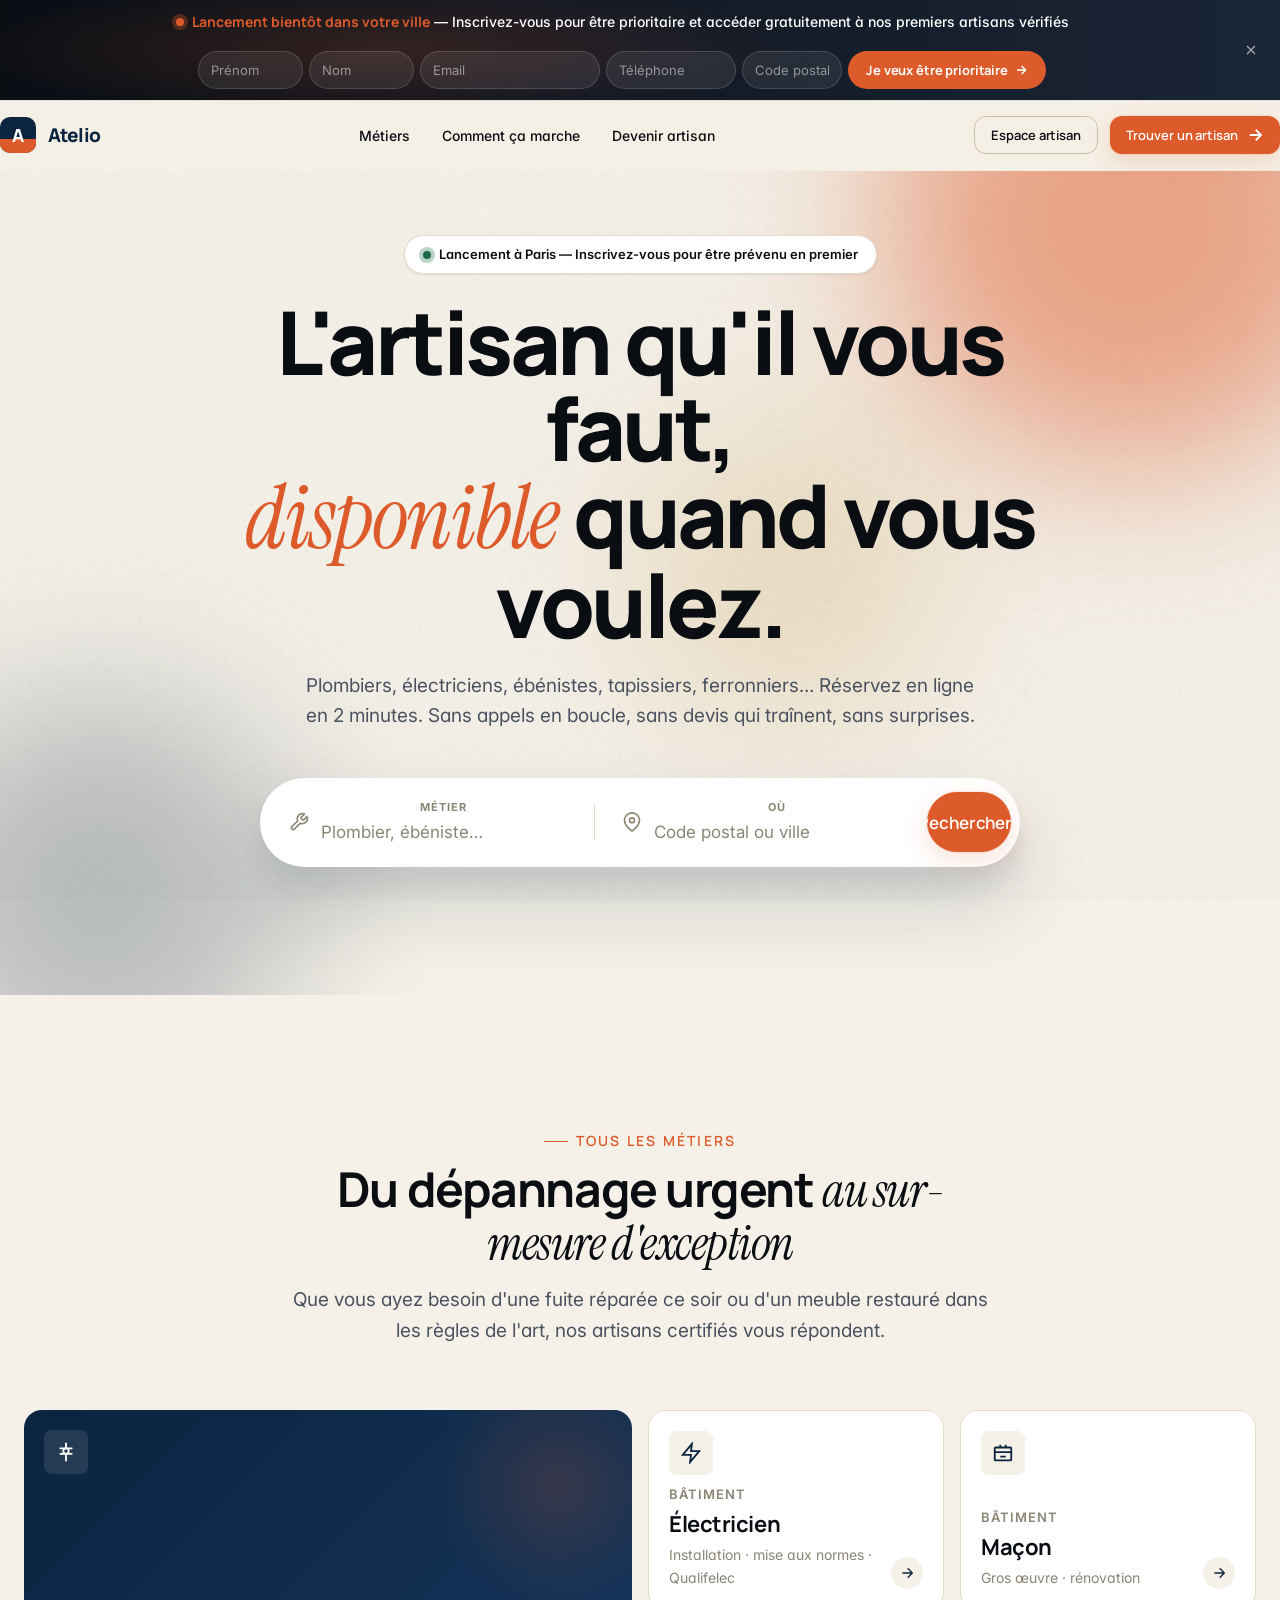
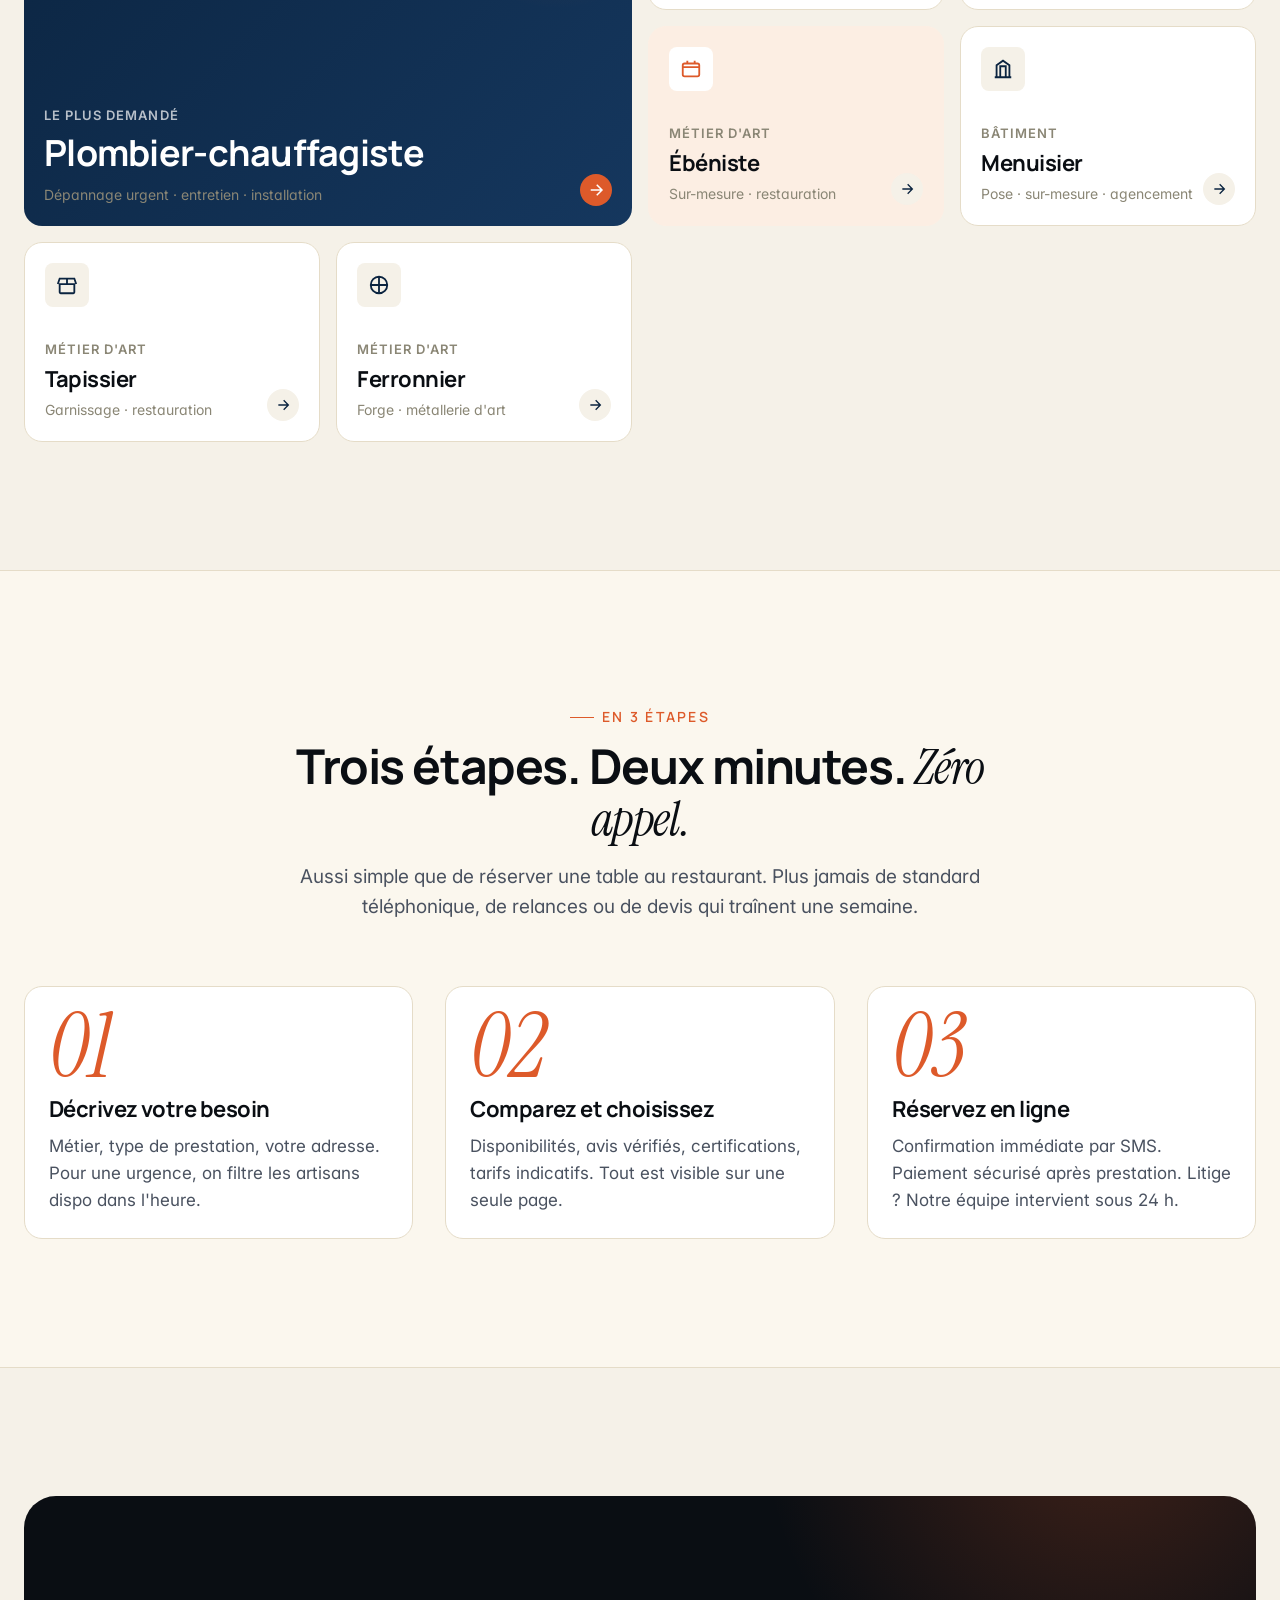
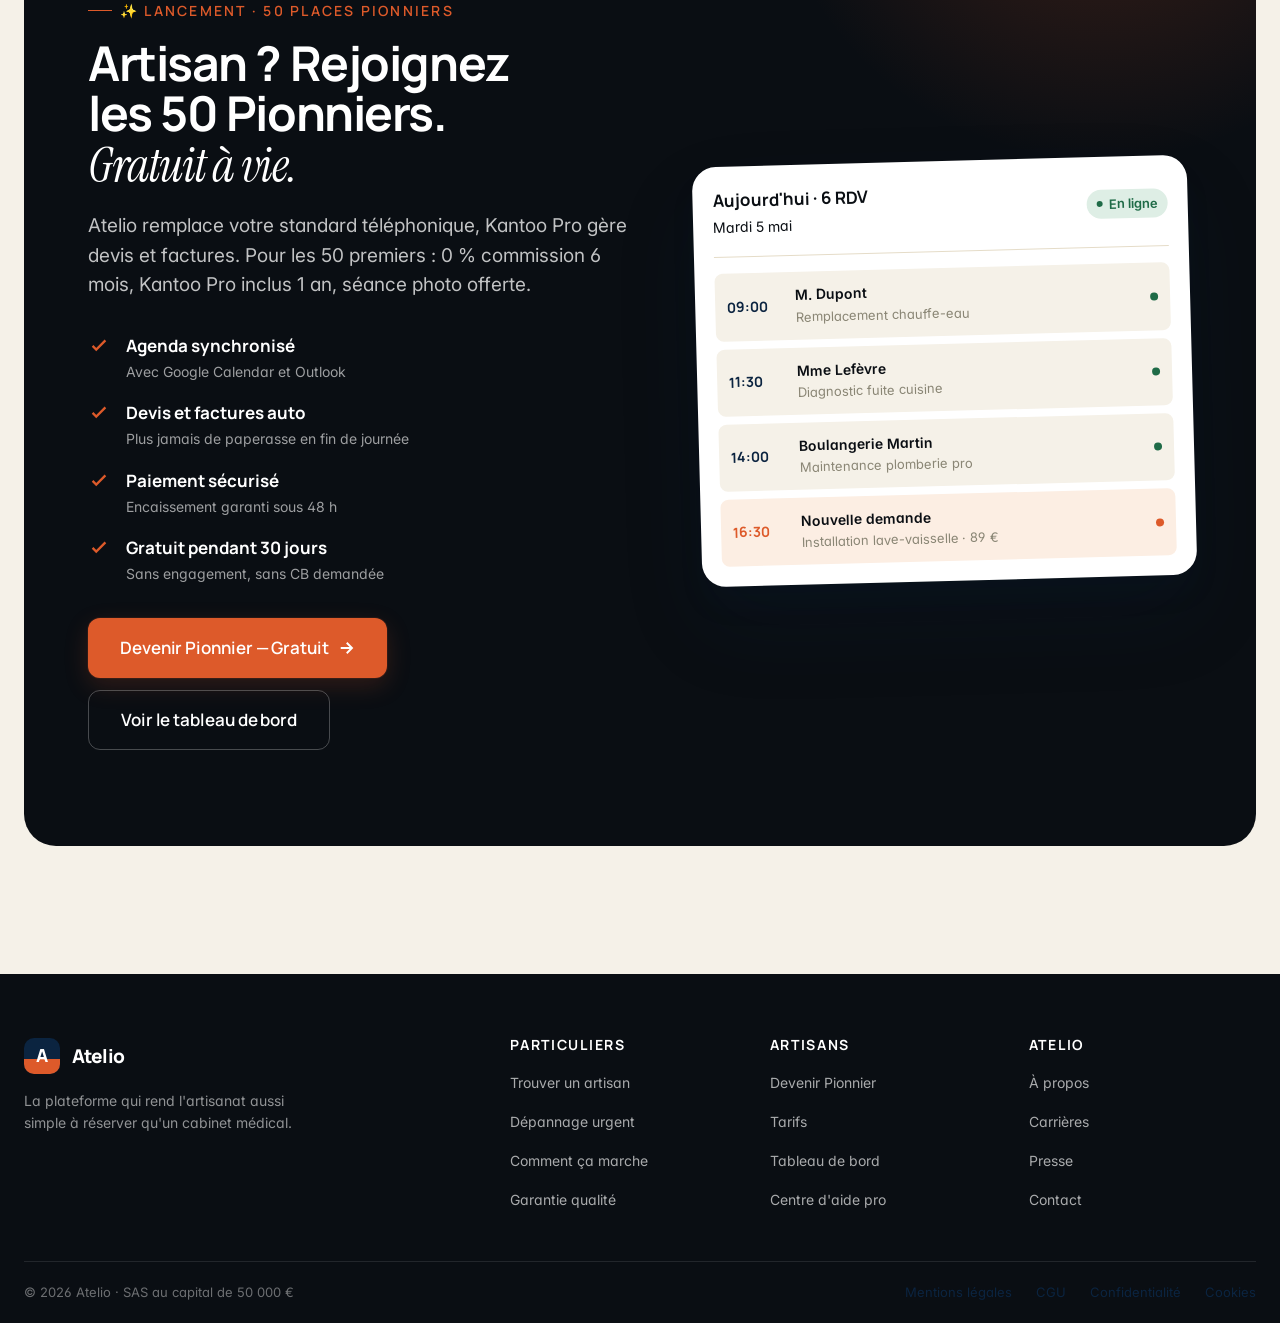
==== commit 5b6e656b: "Add files via upload" ====
--- a/index.html
+++ b/index.html
@@ -4,7 +4,7 @@
   <meta charset="UTF-8">
   <meta name="viewport" content="width=device-width, initial-scale=1.0">
   <title>Atelio — L'artisan qu'il vous faut, disponible quand vous voulez</title>
-  <meta name="description" content="Réservez en ligne un plombier, électricien, menuisier, ébéniste ou tapissier. +12 000 artisans certifiés, sans appels, sans relances.">
+  <meta name="description" content="Réservez en ligne un plombier, électricien, menuisier, ébéniste ou tapissier. Lancement à Paris — inscrivez-vous pour être prévenu en premier.">
 
   <link rel="stylesheet" href="styles.css">
 
@@ -51,7 +51,6 @@
         <ul class="nav-links">
           <li><a href="#categories">Métiers</a></li>
           <li><a href="#how">Comment ça marche</a></li>
-          <li><a href="#featured">Notre sélection</a></li>
           <li><a href="#artisans">Devenir artisan</a></li>
         </ul>
       </nav>
@@ -79,7 +78,7 @@
     <div class="container hero-inner">
       <div class="hero-eyebrow reveal">
         <span class="dot"></span>
-        Ouvert maintenant — 348 artisans dispos en moins d'une heure
+        Lancement à Paris — Inscrivez-vous pour être prévenu en premier
       </div>
 
       <h1 class="reveal delay-1">
@@ -114,72 +113,8 @@
         </button>
       </form>
 
-      <!-- Trust signals avec avatar group -->
-      <div class="hero-trust reveal delay-3">
-        <div class="avatar-group">
-          <div class="avatar-stack">
-            <div class="av">KB</div>
-            <div class="av">SR</div>
-            <div class="av">EC</div>
-            <div class="av">+</div>
-          </div>
-          <div class="avatar-text">
-            <div class="avatar-text-rating">
-              <svg viewBox="0 0 24 24"><path d="M12 2l3.09 6.26L22 9.27l-5 4.87 1.18 6.88L12 17.77l-6.18 3.25L7 14.14 2 9.27l6.91-1.01z"/></svg>
-              <svg viewBox="0 0 24 24"><path d="M12 2l3.09 6.26L22 9.27l-5 4.87 1.18 6.88L12 17.77l-6.18 3.25L7 14.14 2 9.27l6.91-1.01z"/></svg>
-              <svg viewBox="0 0 24 24"><path d="M12 2l3.09 6.26L22 9.27l-5 4.87 1.18 6.88L12 17.77l-6.18 3.25L7 14.14 2 9.27l6.91-1.01z"/></svg>
-              <svg viewBox="0 0 24 24"><path d="M12 2l3.09 6.26L22 9.27l-5 4.87 1.18 6.88L12 17.77l-6.18 3.25L7 14.14 2 9.27l6.91-1.01z"/></svg>
-              <svg viewBox="0 0 24 24"><path d="M12 2l3.09 6.26L22 9.27l-5 4.87 1.18 6.88L12 17.77l-6.18 3.25L7 14.14 2 9.27l6.91-1.01z"/></svg>
-            </div>
-            <strong>4,8/5</strong> · 118 432 avis vérifiés
-          </div>
-        </div>
-      </div>
     </div>
   </section>
-
-  <!-- ============================================================
-       LOGO STRIP
-       ============================================================ -->
-  <div class="logo-strip">
-    <div class="container">
-      <div class="logo-strip-label">Présents dans la presse et reconnus par les fédérations professionnelles</div>
-      <div class="logo-strip-grid">
-        <div>Le&nbsp;Figaro</div>
-        <div>Les&nbsp;Echos</div>
-        <div>CAPEB</div>
-        <div>FFB</div>
-        <div>Qualibat</div>
-        <div>BFM&nbsp;TV</div>
-      </div>
-    </div>
-  </div>
-
-  <!-- ============================================================
-       STATS V2
-       ============================================================ -->
-  <div class="container">
-    <div class="stats reveal">
-      <div class="stats-grid">
-        <div class="stat">
-          <div class="stat-num">12 400<small>+</small></div>
-          <div class="stat-label">Artisans certifiés sur Atelio</div>
-        </div>
-        <div class="stat">
-          <div class="stat-num">96<small>%</small></div>
-          <div class="stat-label">RDV honorés à l'heure</div>
-        </div>
-        <div class="stat">
-          <div class="stat-num">2<small>min</small></div>
-          <div class="stat-label">Pour réserver en ligne</div>
-        </div>
-        <div class="stat">
-          <div class="stat-num">4,8<small>/5</small></div>
-          <div class="stat-label">118 k avis clients vérifiés</div>
-        </div>
-      </div>
-    </div>
-  </div>
 
   <!-- ============================================================
        BENTO CATEGORIES
@@ -202,7 +137,7 @@
           <div>
             <div class="bento-craft">Le plus demandé</div>
             <h3>Plombier-chauffagiste</h3>
-            <div class="bento-count">2 480 pros · dépannage 24/7 · dès 65 €/h</div>
+            <div class="bento-count">Dépannage urgent · entretien · installation</div>
           </div>
           <div class="bento-arrow">
             <svg width="18" height="18" viewBox="0 0 24 24" fill="none" stroke="currentColor" stroke-width="2"><path d="M5 12h14M13 5l7 7-7 7"/></svg>
@@ -216,7 +151,7 @@
           <div>
             <div class="bento-craft">Bâtiment</div>
             <h3>Électricien</h3>
-            <div class="bento-count">1 920 pros · Qualifelec</div>
+            <div class="bento-count">Installation · mise aux normes · Qualifelec</div>
           </div>
           <div class="bento-arrow">
             <svg width="16" height="16" viewBox="0 0 24 24" fill="none" stroke="currentColor" stroke-width="2"><path d="M5 12h14M13 5l7 7-7 7"/></svg>
@@ -230,7 +165,7 @@
           <div>
             <div class="bento-craft">Bâtiment</div>
             <h3>Maçon</h3>
-            <div class="bento-count">1 360 pros · gros œuvre</div>
+            <div class="bento-count">Gros œuvre · rénovation</div>
           </div>
           <div class="bento-arrow">
             <svg width="16" height="16" viewBox="0 0 24 24" fill="none" stroke="currentColor" stroke-width="2"><path d="M5 12h14M13 5l7 7-7 7"/></svg>
@@ -244,7 +179,7 @@
           <div>
             <div class="bento-craft">Métier d'art</div>
             <h3>Ébéniste</h3>
-            <div class="bento-count">340 pros · sur-mesure</div>
+            <div class="bento-count">Sur-mesure · restauration</div>
           </div>
           <div class="bento-arrow">
             <svg width="16" height="16" viewBox="0 0 24 24" fill="none" stroke="currentColor" stroke-width="2"><path d="M5 12h14M13 5l7 7-7 7"/></svg>
@@ -258,7 +193,7 @@
           <div>
             <div class="bento-craft">Bâtiment</div>
             <h3>Menuisier</h3>
-            <div class="bento-count">1 580 pros</div>
+            <div class="bento-count">Pose · sur-mesure · agencement</div>
           </div>
           <div class="bento-arrow">
             <svg width="16" height="16" viewBox="0 0 24 24" fill="none" stroke="currentColor" stroke-width="2"><path d="M5 12h14M13 5l7 7-7 7"/></svg>
@@ -272,7 +207,7 @@
           <div>
             <div class="bento-craft">Métier d'art</div>
             <h3>Tapissier</h3>
-            <div class="bento-count">210 pros</div>
+            <div class="bento-count">Garnissage · restauration</div>
           </div>
           <div class="bento-arrow">
             <svg width="16" height="16" viewBox="0 0 24 24" fill="none" stroke="currentColor" stroke-width="2"><path d="M5 12h14M13 5l7 7-7 7"/></svg>
@@ -286,7 +221,7 @@
           <div>
             <div class="bento-craft">Métier d'art</div>
             <h3>Ferronnier</h3>
-            <div class="bento-count">180 pros · forge</div>
+            <div class="bento-count">Forge · métallerie d'art</div>
           </div>
           <div class="bento-arrow">
             <svg width="16" height="16" viewBox="0 0 24 24" fill="none" stroke="currentColor" stroke-width="2"><path d="M5 12h14M13 5l7 7-7 7"/></svg>
@@ -323,98 +258,6 @@
           <h3>Réservez en ligne</h3>
           <p>Confirmation immédiate par SMS. Paiement sécurisé après prestation. Litige ? Notre équipe intervient sous 24 h.</p>
         </div>
-      </div>
-    </div>
-  </section>
-
-  <!-- ============================================================
-       FEATURED ARTISAN
-       ============================================================ -->
-  <section id="featured">
-    <div class="container">
-      <div class="featured-artisan reveal">
-        <div>
-          <span class="eyebrow">Artisan du mois</span>
-          <h2 style="margin: 24px 0 16px;">Élise Charron, ébéniste depuis 22&nbsp;ans</h2>
-          <p>Atelier à Tours, spécialité restauration de meubles XVIIIᵉ et création contemporaine sur-mesure. Trois prix de la Chambre des Métiers.</p>
-          <p class="featured-quote">« Atelio a remis le savoir-faire au centre. Mes clients arrivent informés, respectueux du métier, et le prix juste se discute sereinement. »</p>
-          <div style="display: flex; gap: 12px; flex-wrap: wrap;">
-            <a href="recherche.html?metier=ebeniste" class="btn btn-primary">
-              Voir son profil
-              <svg class="arrow" viewBox="0 0 24 24" fill="none" stroke="currentColor" stroke-width="2.5"><path d="M5 12h14M13 5l7 7-7 7"/></svg>
-            </a>
-            <a href="recherche.html?metier=ebeniste" class="btn btn-ghost" style="border-color: rgba(255,255,255,0.25); color: white;">Découvrir les ébénistes</a>
-          </div>
-        </div>
-        <div class="featured-photo">EC</div>
-      </div>
-    </div>
-  </section>
-
-  <!-- ============================================================
-       TÉMOIGNAGES
-       ============================================================ -->
-  <section>
-    <div class="container">
-      <div class="section-header reveal">
-        <span class="eyebrow">Ils nous font confiance</span>
-        <h2>L'expérience Atelio, <span class="serif">des deux côtés</span></h2>
-      </div>
-
-      <div class="testimonials-grid">
-        <article class="testimonial reveal delay-1">
-          <div class="stars">
-            <svg viewBox="0 0 24 24"><path d="M12 2l3.09 6.26L22 9.27l-5 4.87 1.18 6.88L12 17.77l-6.18 3.25L7 14.14 2 9.27l6.91-1.01z"/></svg>
-            <svg viewBox="0 0 24 24"><path d="M12 2l3.09 6.26L22 9.27l-5 4.87 1.18 6.88L12 17.77l-6.18 3.25L7 14.14 2 9.27l6.91-1.01z"/></svg>
-            <svg viewBox="0 0 24 24"><path d="M12 2l3.09 6.26L22 9.27l-5 4.87 1.18 6.88L12 17.77l-6.18 3.25L7 14.14 2 9.27l6.91-1.01z"/></svg>
-            <svg viewBox="0 0 24 24"><path d="M12 2l3.09 6.26L22 9.27l-5 4.87 1.18 6.88L12 17.77l-6.18 3.25L7 14.14 2 9.27l6.91-1.01z"/></svg>
-            <svg viewBox="0 0 24 24"><path d="M12 2l3.09 6.26L22 9.27l-5 4.87 1.18 6.88L12 17.77l-6.18 3.25L7 14.14 2 9.27l6.91-1.01z"/></svg>
-          </div>
-          <p class="testimonial-text">Fuite un dimanche soir. J'ai trouvé un plombier à 19 h, il était chez moi à 20 h 30. Devis avant intervention, paiement après. Aucun stress.</p>
-          <div class="testimonial-author">
-            <div class="avatar">SM</div>
-            <div>
-              <div class="author-name">Sophie M.</div>
-              <div class="author-role">Cliente · Lyon 6ᵉ</div>
-            </div>
-          </div>
-        </article>
-
-        <article class="testimonial reveal delay-2">
-          <div class="stars">
-            <svg viewBox="0 0 24 24"><path d="M12 2l3.09 6.26L22 9.27l-5 4.87 1.18 6.88L12 17.77l-6.18 3.25L7 14.14 2 9.27l6.91-1.01z"/></svg>
-            <svg viewBox="0 0 24 24"><path d="M12 2l3.09 6.26L22 9.27l-5 4.87 1.18 6.88L12 17.77l-6.18 3.25L7 14.14 2 9.27l6.91-1.01z"/></svg>
-            <svg viewBox="0 0 24 24"><path d="M12 2l3.09 6.26L22 9.27l-5 4.87 1.18 6.88L12 17.77l-6.18 3.25L7 14.14 2 9.27l6.91-1.01z"/></svg>
-            <svg viewBox="0 0 24 24"><path d="M12 2l3.09 6.26L22 9.27l-5 4.87 1.18 6.88L12 17.77l-6.18 3.25L7 14.14 2 9.27l6.91-1.01z"/></svg>
-            <svg viewBox="0 0 24 24"><path d="M12 2l3.09 6.26L22 9.27l-5 4.87 1.18 6.88L12 17.77l-6.18 3.25L7 14.14 2 9.27l6.91-1.01z"/></svg>
-          </div>
-          <p class="testimonial-text">Avant Atelio, je passais 2 h par jour au téléphone à organiser mes interventions. Maintenant mon agenda se remplit tout seul. J'ai gagné une journée par semaine.</p>
-          <div class="testimonial-author">
-            <div class="avatar blue">KB</div>
-            <div>
-              <div class="author-name">Karim B.</div>
-              <div class="author-role">Électricien · Marseille</div>
-            </div>
-          </div>
-        </article>
-
-        <article class="testimonial reveal delay-3">
-          <div class="stars">
-            <svg viewBox="0 0 24 24"><path d="M12 2l3.09 6.26L22 9.27l-5 4.87 1.18 6.88L12 17.77l-6.18 3.25L7 14.14 2 9.27l6.91-1.01z"/></svg>
-            <svg viewBox="0 0 24 24"><path d="M12 2l3.09 6.26L22 9.27l-5 4.87 1.18 6.88L12 17.77l-6.18 3.25L7 14.14 2 9.27l6.91-1.01z"/></svg>
-            <svg viewBox="0 0 24 24"><path d="M12 2l3.09 6.26L22 9.27l-5 4.87 1.18 6.88L12 17.77l-6.18 3.25L7 14.14 2 9.27l6.91-1.01z"/></svg>
-            <svg viewBox="0 0 24 24"><path d="M12 2l3.09 6.26L22 9.27l-5 4.87 1.18 6.88L12 17.77l-6.18 3.25L7 14.14 2 9.27l6.91-1.01z"/></svg>
-            <svg viewBox="0 0 24 24"><path d="M12 2l3.09 6.26L22 9.27l-5 4.87 1.18 6.88L12 17.77l-6.18 3.25L7 14.14 2 9.27l6.91-1.01z"/></svg>
-          </div>
-          <p class="testimonial-text">Ébéniste depuis 22 ans, je fuyais les plateformes "à clic". Atelio met en avant le savoir-faire : photos, certifications, vrais avis. Mes clients sont mieux qualifiés.</p>
-          <div class="testimonial-author">
-            <div class="avatar green">EC</div>
-            <div>
-              <div class="author-name">Élise C.</div>
-              <div class="author-role">Ébéniste · Tours</div>
-            </div>
-          </div>
-        </article>
       </div>
     </div>
   </section>
